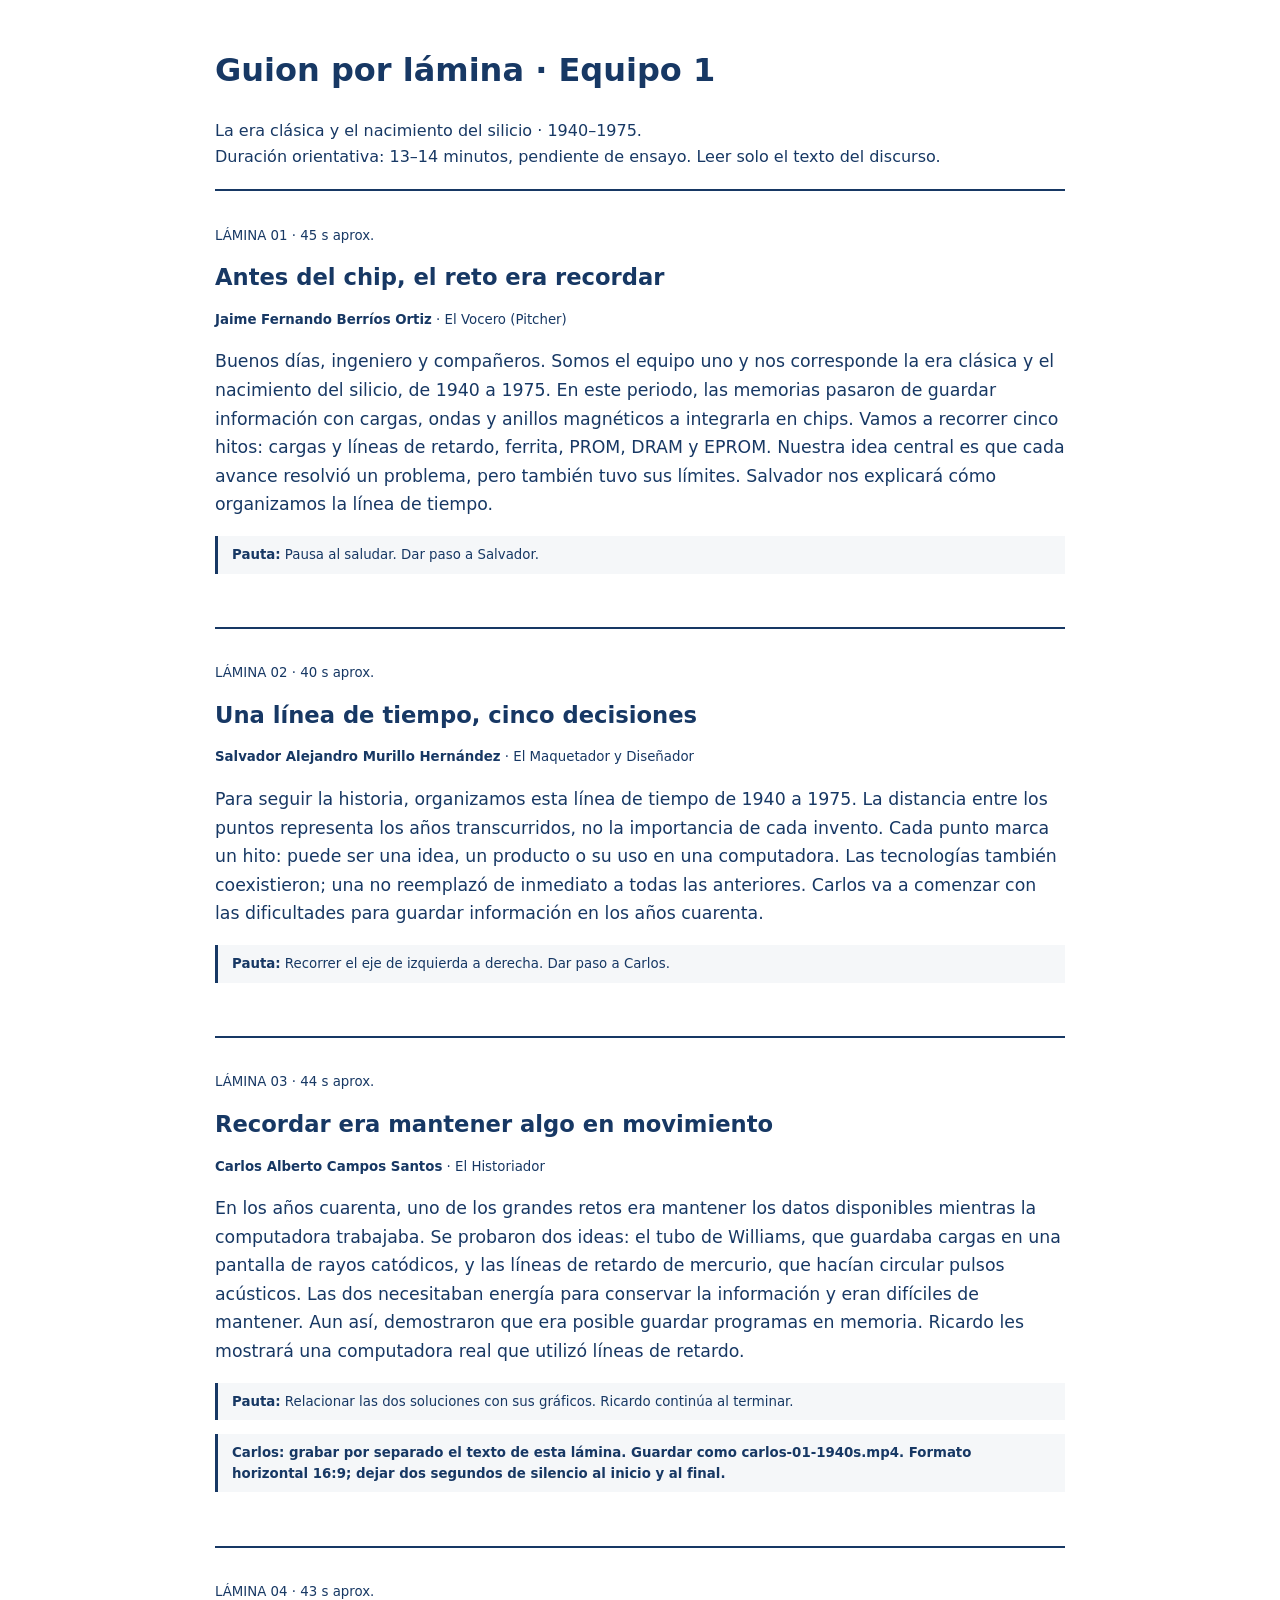
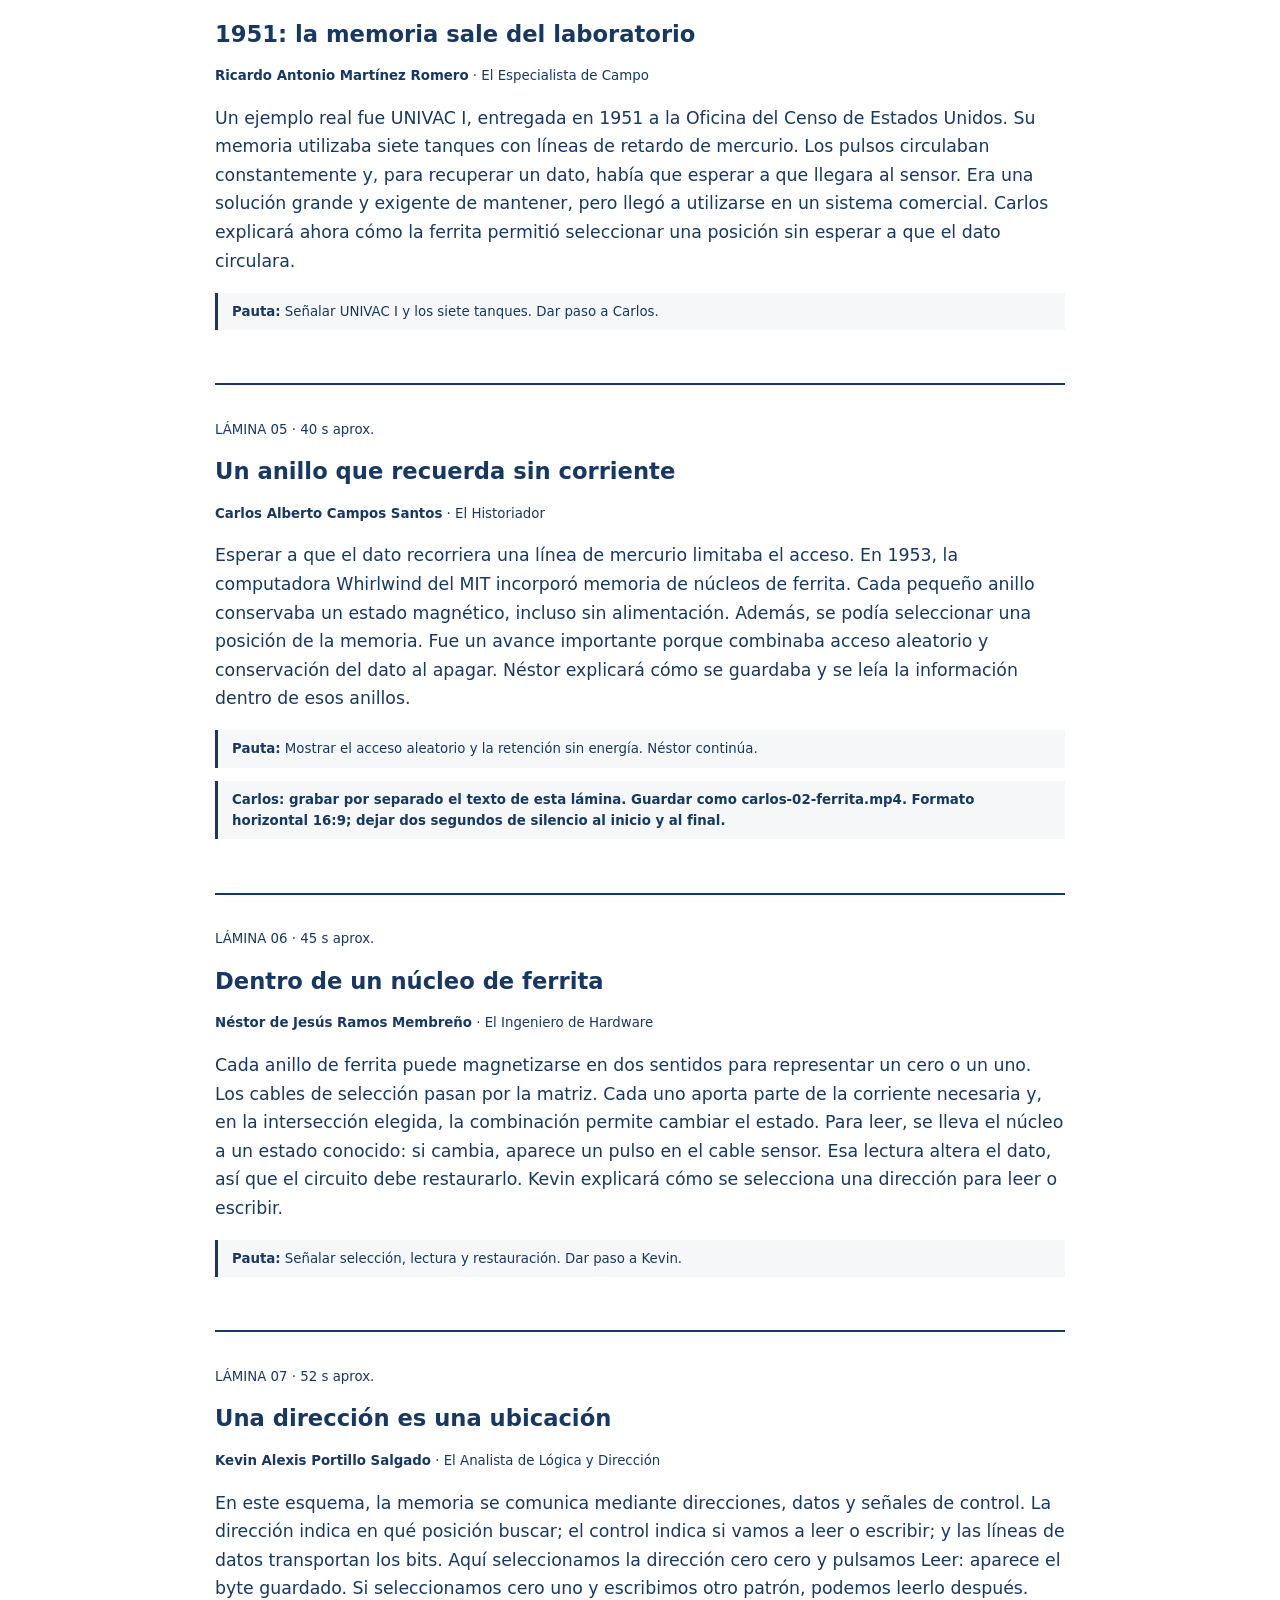
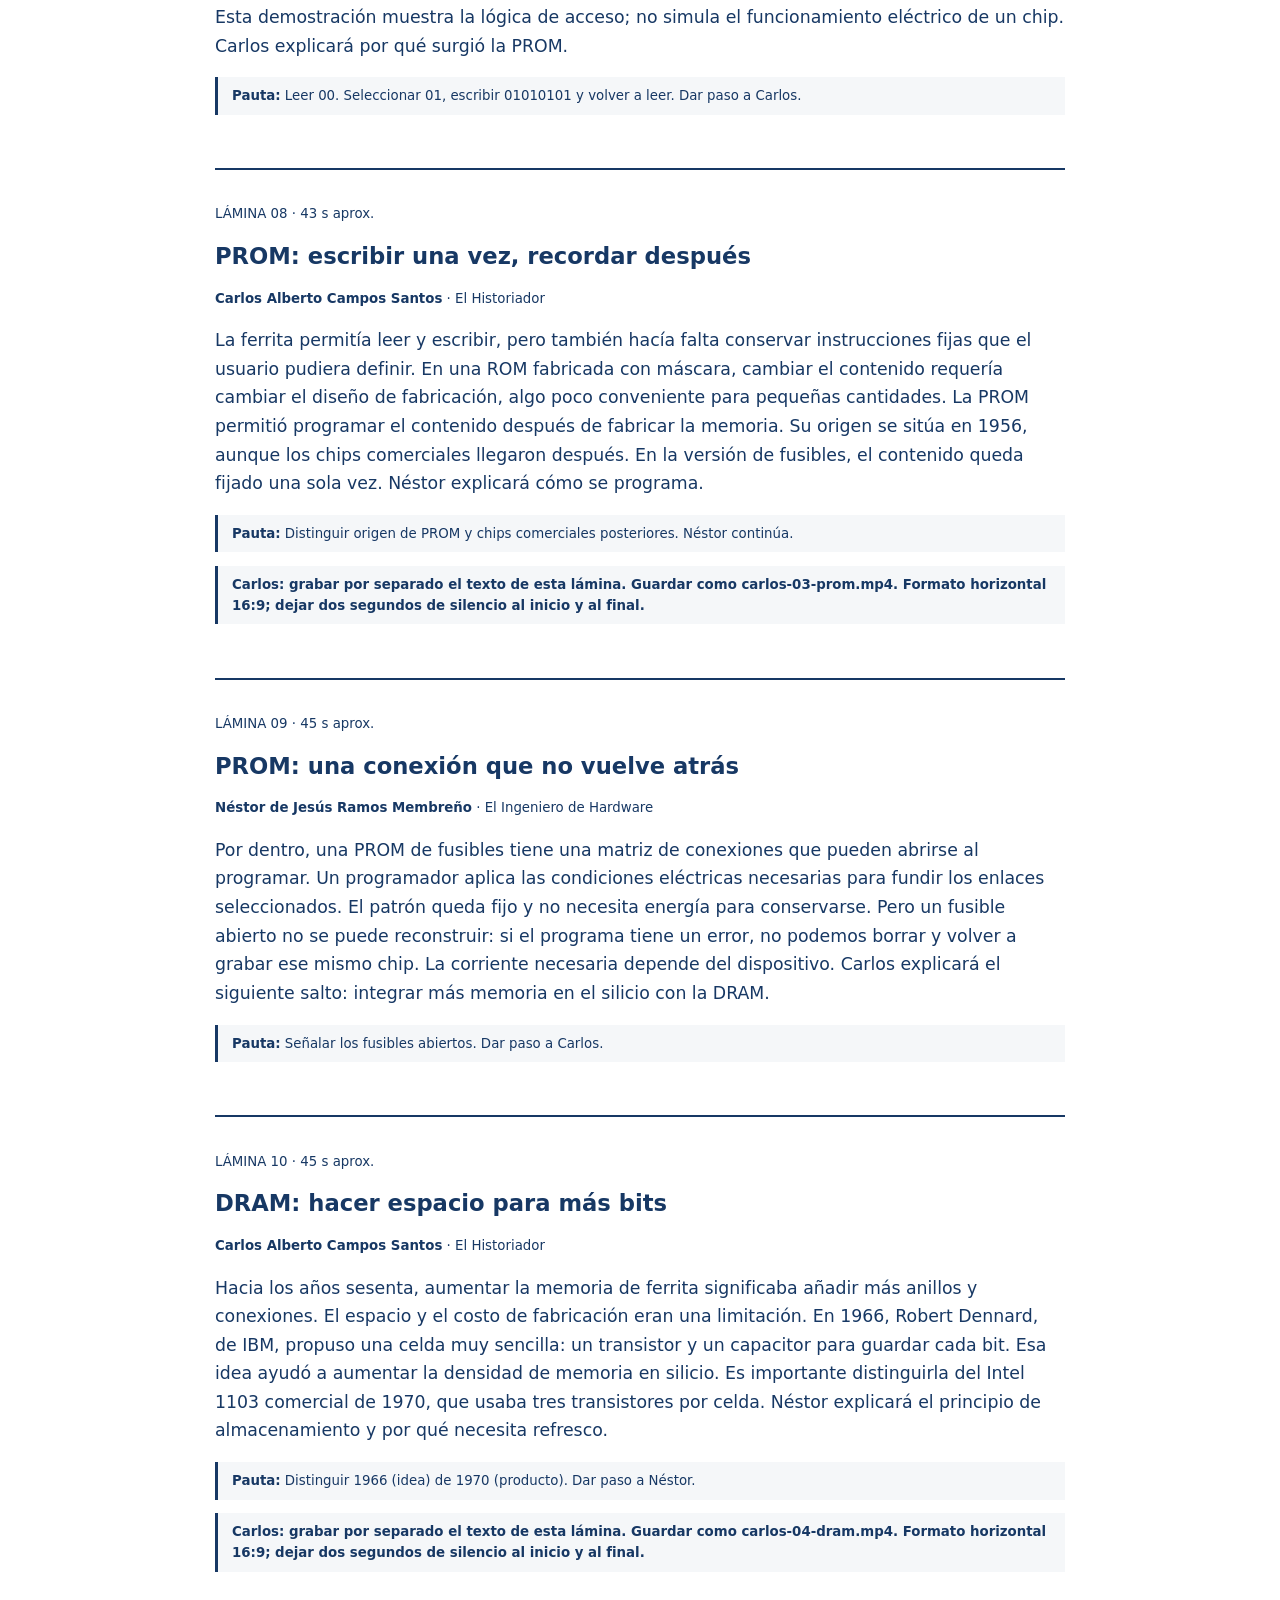
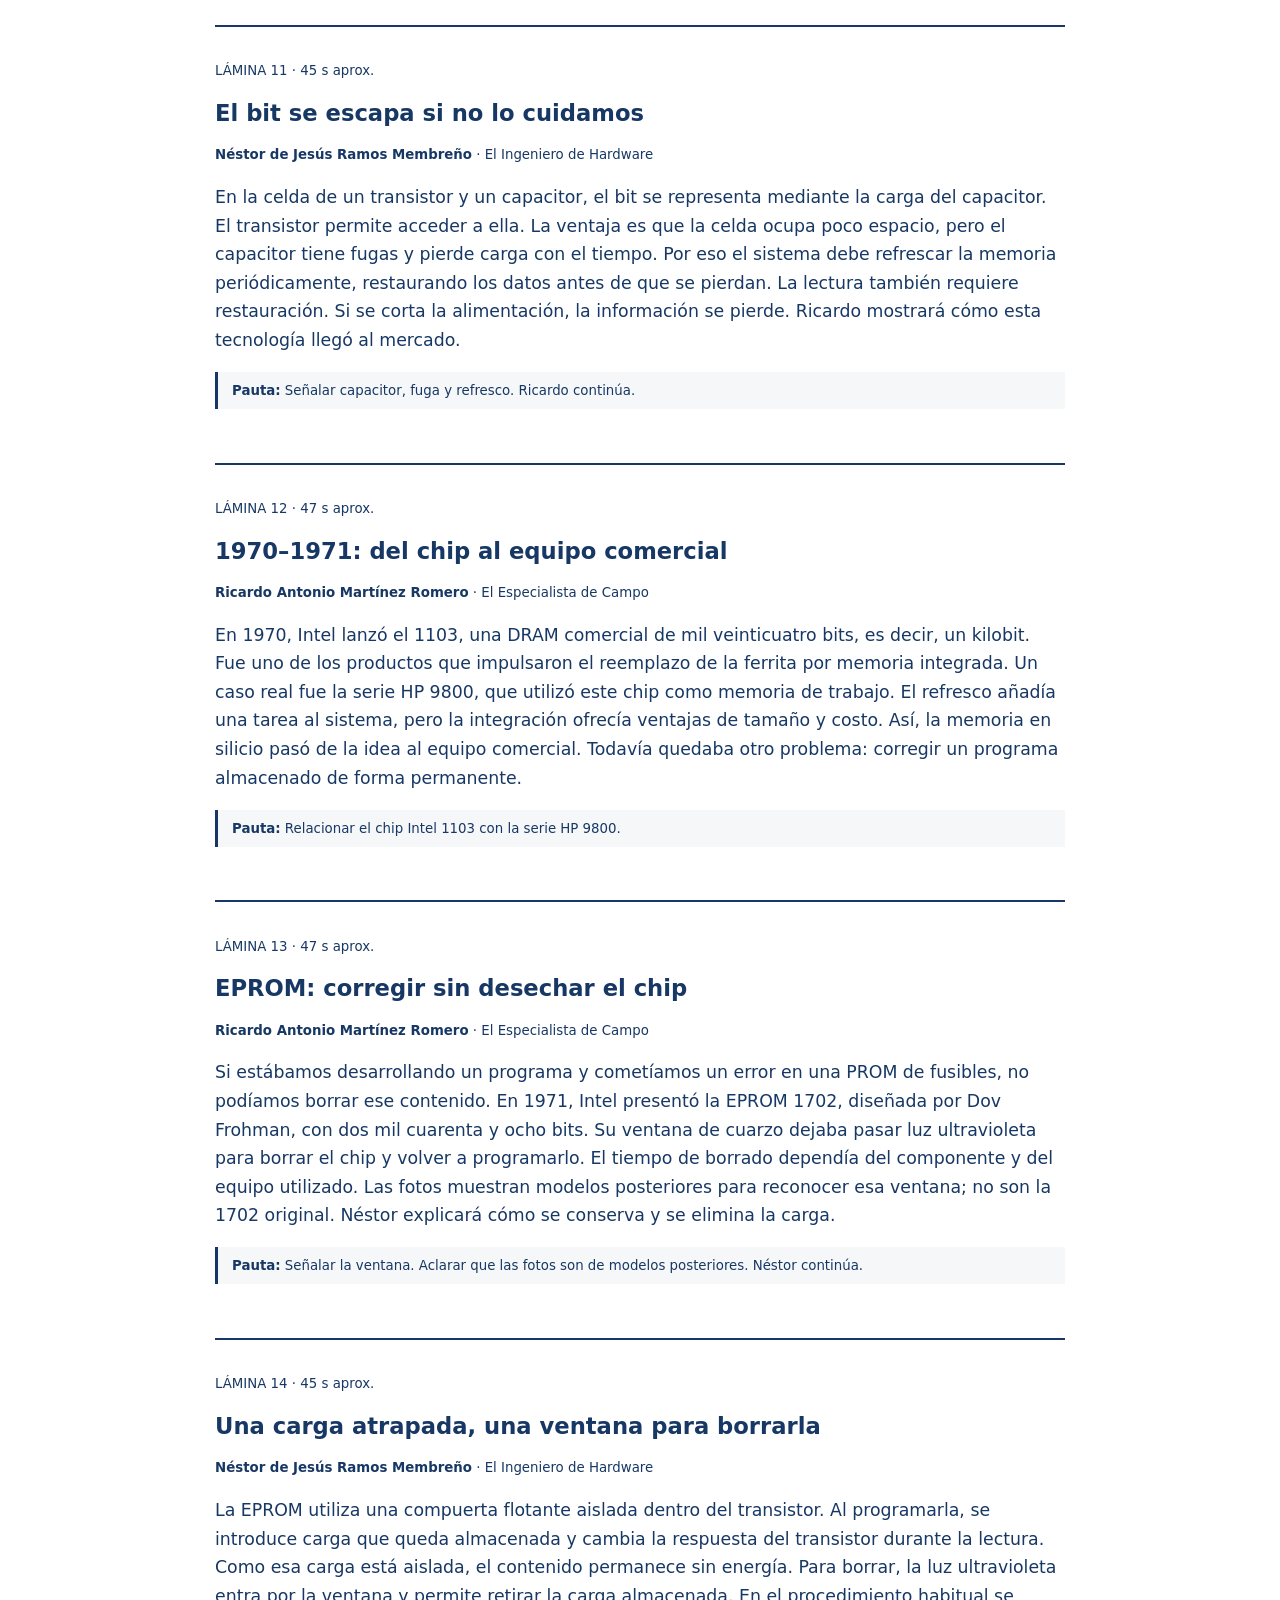
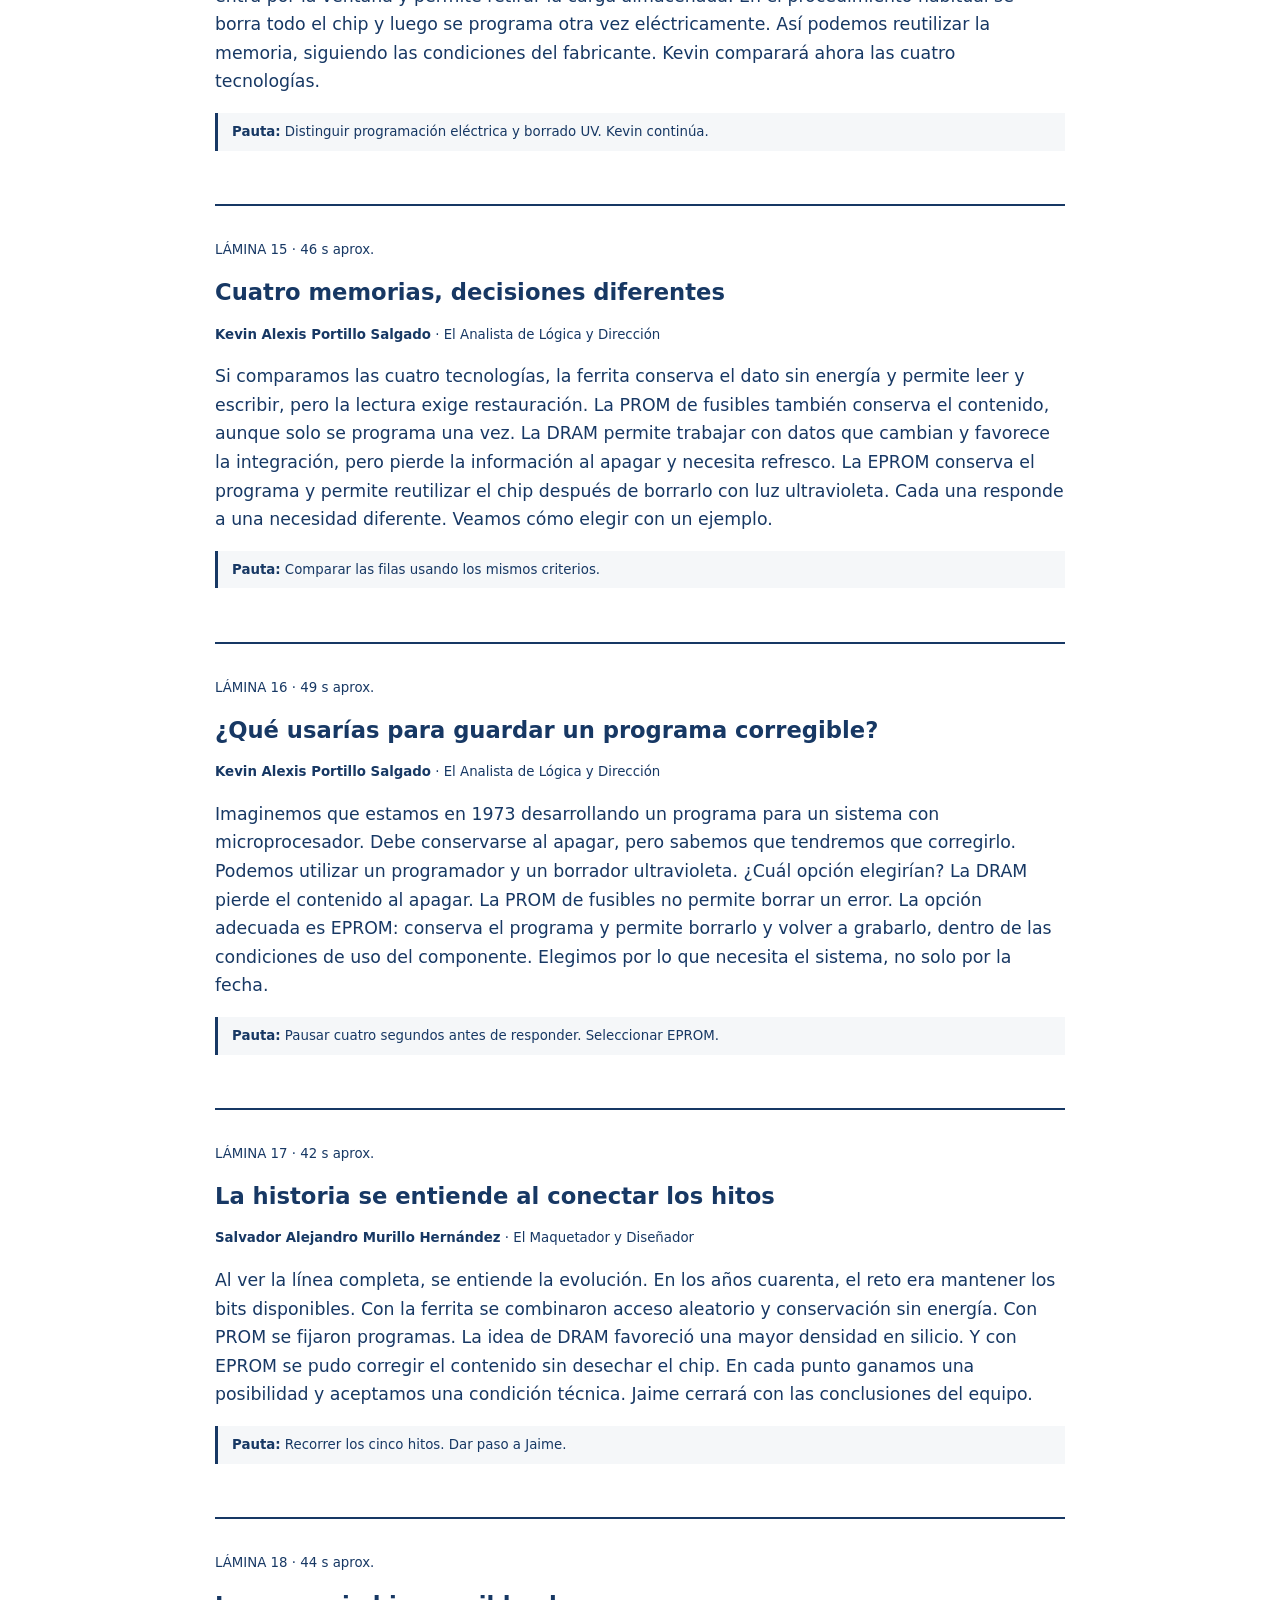
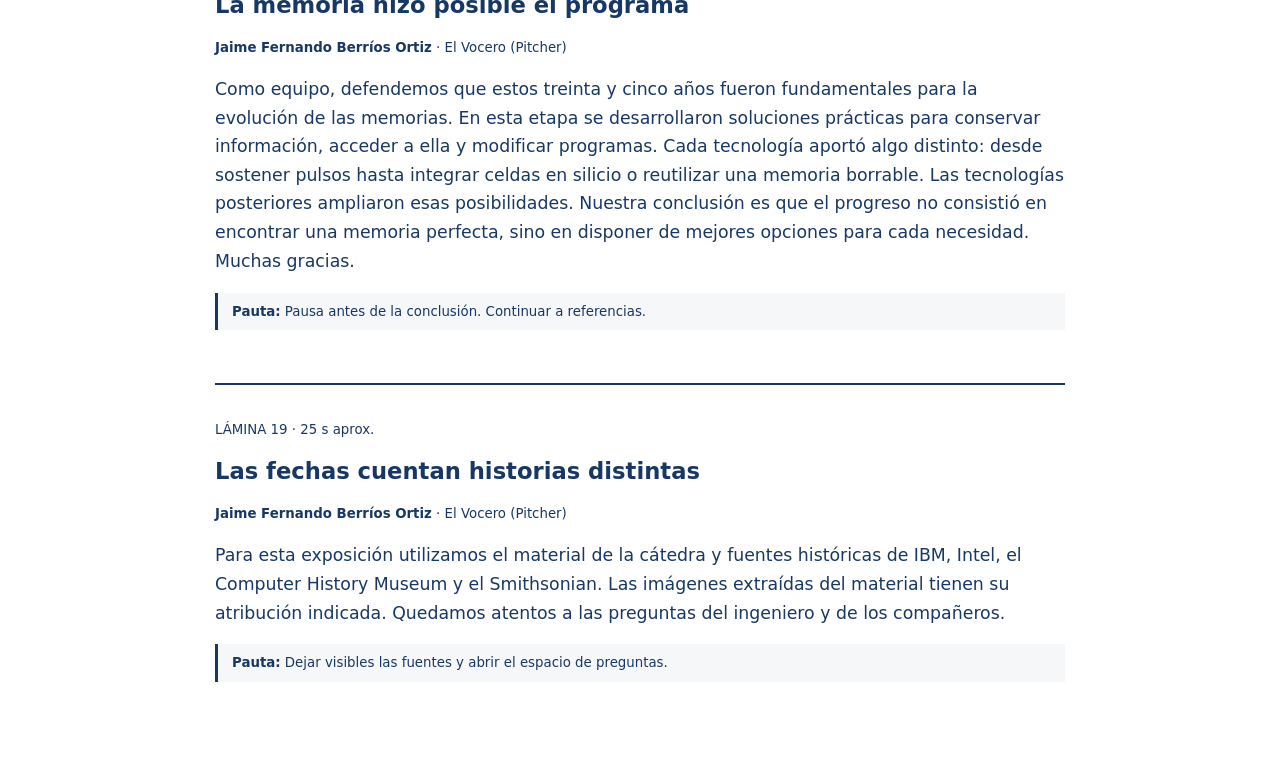
==== documentos/guion-equipo-1.html @ a52c302e "first commit" ====
<!doctype html><html lang="es"><meta charset="utf-8"><meta name="viewport" content="width=device-width,initial-scale=1"><title>Guion por lámina · Equipo 1</title><style>@page{size:A4;margin:18mm}body{font:12pt/1.6 system-ui,sans-serif;color:#173864;max-width:850px;margin:auto;padding:24px;background:#fff}h1{font-size:24pt}h2{font-size:17pt;margin:5px 0}article{border-top:2px solid #173864;padding:20px 0;margin:20px 0;break-inside:avoid}.meta{font-size:10pt}.speech{font-size:13pt;line-height:1.65}.cue,.recording{border-left:3px solid #173864;padding:8px 14px;font-size:10pt;background:rgba(23,56,100,.04)}.recording{font-weight:600}a{color:inherit} @media(max-width:600px){body{padding:15px}} @media print{body{padding:0}article{margin:10px 0}}</style><body><h1>Guion por lámina · Equipo 1</h1><p>La era clásica y el nacimiento del silicio · 1940–1975.<br>Duración orientativa: 13–14 minutos, pendiente de ensayo. Leer solo el texto del discurso.</p><article id="lamina-01"><p class="meta">LÁMINA 01 · 45 s aprox.</p><h2>Antes del chip, el reto era recordar</h2><p class="meta"><strong>Jaime Fernando Berríos Ortiz</strong> · El Vocero (Pitcher)</p><p class="speech">Buenos días, ingeniero y compañeros. Somos el equipo uno y nos corresponde la era clásica y el nacimiento del silicio, de 1940 a 1975. En este periodo, las memorias pasaron de guardar información con cargas, ondas y anillos magnéticos a integrarla en chips. Vamos a recorrer cinco hitos: cargas y líneas de retardo, ferrita, PROM, DRAM y EPROM. Nuestra idea central es que cada avance resolvió un problema, pero también tuvo sus límites. Salvador nos explicará cómo organizamos la línea de tiempo.</p><p class="cue"><strong>Pauta:</strong> Pausa al saludar. Dar paso a Salvador.</p></article><article id="lamina-02"><p class="meta">LÁMINA 02 · 40 s aprox.</p><h2>Una línea de tiempo, cinco decisiones</h2><p class="meta"><strong>Salvador Alejandro Murillo Hernández</strong> · El Maquetador y Diseñador</p><p class="speech">Para seguir la historia, organizamos esta línea de tiempo de 1940 a 1975. La distancia entre los puntos representa los años transcurridos, no la importancia de cada invento. Cada punto marca un hito: puede ser una idea, un producto o su uso en una computadora. Las tecnologías también coexistieron; una no reemplazó de inmediato a todas las anteriores. Carlos va a comenzar con las dificultades para guardar información en los años cuarenta.</p><p class="cue"><strong>Pauta:</strong> Recorrer el eje de izquierda a derecha. Dar paso a Carlos.</p></article><article id="lamina-03"><p class="meta">LÁMINA 03 · 44 s aprox.</p><h2>Recordar era mantener algo en movimiento</h2><p class="meta"><strong>Carlos Alberto Campos Santos</strong> · El Historiador</p><p class="speech">En los años cuarenta, uno de los grandes retos era mantener los datos disponibles mientras la computadora trabajaba. Se probaron dos ideas: el tubo de Williams, que guardaba cargas en una pantalla de rayos catódicos, y las líneas de retardo de mercurio, que hacían circular pulsos acústicos. Las dos necesitaban energía para conservar la información y eran difíciles de mantener. Aun así, demostraron que era posible guardar programas en memoria. Ricardo les mostrará una computadora real que utilizó líneas de retardo.</p><p class="cue"><strong>Pauta:</strong> Relacionar las dos soluciones con sus gráficos. Ricardo continúa al terminar.</p><p class="recording">Carlos: grabar por separado el texto de esta lámina. Guardar como carlos-01-1940s.mp4. Formato horizontal 16:9; dejar dos segundos de silencio al inicio y al final.</p></article><article id="lamina-04"><p class="meta">LÁMINA 04 · 43 s aprox.</p><h2>1951: la memoria sale del laboratorio</h2><p class="meta"><strong>Ricardo Antonio Martínez Romero</strong> · El Especialista de Campo</p><p class="speech">Un ejemplo real fue UNIVAC I, entregada en 1951 a la Oficina del Censo de Estados Unidos. Su memoria utilizaba siete tanques con líneas de retardo de mercurio. Los pulsos circulaban constantemente y, para recuperar un dato, había que esperar a que llegara al sensor. Era una solución grande y exigente de mantener, pero llegó a utilizarse en un sistema comercial. Carlos explicará ahora cómo la ferrita permitió seleccionar una posición sin esperar a que el dato circulara.</p><p class="cue"><strong>Pauta:</strong> Señalar UNIVAC I y los siete tanques. Dar paso a Carlos.</p></article><article id="lamina-05"><p class="meta">LÁMINA 05 · 40 s aprox.</p><h2>Un anillo que recuerda sin corriente</h2><p class="meta"><strong>Carlos Alberto Campos Santos</strong> · El Historiador</p><p class="speech">Esperar a que el dato recorriera una línea de mercurio limitaba el acceso. En 1953, la computadora Whirlwind del MIT incorporó memoria de núcleos de ferrita. Cada pequeño anillo conservaba un estado magnético, incluso sin alimentación. Además, se podía seleccionar una posición de la memoria. Fue un avance importante porque combinaba acceso aleatorio y conservación del dato al apagar. Néstor explicará cómo se guardaba y se leía la información dentro de esos anillos.</p><p class="cue"><strong>Pauta:</strong> Mostrar el acceso aleatorio y la retención sin energía. Néstor continúa.</p><p class="recording">Carlos: grabar por separado el texto de esta lámina. Guardar como carlos-02-ferrita.mp4. Formato horizontal 16:9; dejar dos segundos de silencio al inicio y al final.</p></article><article id="lamina-06"><p class="meta">LÁMINA 06 · 45 s aprox.</p><h2>Dentro de un núcleo de ferrita</h2><p class="meta"><strong>Néstor de Jesús Ramos Membreño</strong> · El Ingeniero de Hardware</p><p class="speech">Cada anillo de ferrita puede magnetizarse en dos sentidos para representar un cero o un uno. Los cables de selección pasan por la matriz. Cada uno aporta parte de la corriente necesaria y, en la intersección elegida, la combinación permite cambiar el estado. Para leer, se lleva el núcleo a un estado conocido: si cambia, aparece un pulso en el cable sensor. Esa lectura altera el dato, así que el circuito debe restaurarlo. Kevin explicará cómo se selecciona una dirección para leer o escribir.</p><p class="cue"><strong>Pauta:</strong> Señalar selección, lectura y restauración. Dar paso a Kevin.</p></article><article id="lamina-07"><p class="meta">LÁMINA 07 · 52 s aprox.</p><h2>Una dirección es una ubicación</h2><p class="meta"><strong>Kevin Alexis Portillo Salgado</strong> · El Analista de Lógica y Dirección</p><p class="speech">En este esquema, la memoria se comunica mediante direcciones, datos y señales de control. La dirección indica en qué posición buscar; el control indica si vamos a leer o escribir; y las líneas de datos transportan los bits. Aquí seleccionamos la dirección cero cero y pulsamos Leer: aparece el byte guardado. Si seleccionamos cero uno y escribimos otro patrón, podemos leerlo después. Esta demostración muestra la lógica de acceso; no simula el funcionamiento eléctrico de un chip. Carlos explicará por qué surgió la PROM.</p><p class="cue"><strong>Pauta:</strong> Leer 00. Seleccionar 01, escribir 01010101 y volver a leer. Dar paso a Carlos.</p></article><article id="lamina-08"><p class="meta">LÁMINA 08 · 43 s aprox.</p><h2>PROM: escribir una vez, recordar después</h2><p class="meta"><strong>Carlos Alberto Campos Santos</strong> · El Historiador</p><p class="speech">La ferrita permitía leer y escribir, pero también hacía falta conservar instrucciones fijas que el usuario pudiera definir. En una ROM fabricada con máscara, cambiar el contenido requería cambiar el diseño de fabricación, algo poco conveniente para pequeñas cantidades. La PROM permitió programar el contenido después de fabricar la memoria. Su origen se sitúa en 1956, aunque los chips comerciales llegaron después. En la versión de fusibles, el contenido queda fijado una sola vez. Néstor explicará cómo se programa.</p><p class="cue"><strong>Pauta:</strong> Distinguir origen de PROM y chips comerciales posteriores. Néstor continúa.</p><p class="recording">Carlos: grabar por separado el texto de esta lámina. Guardar como carlos-03-prom.mp4. Formato horizontal 16:9; dejar dos segundos de silencio al inicio y al final.</p></article><article id="lamina-09"><p class="meta">LÁMINA 09 · 45 s aprox.</p><h2>PROM: una conexión que no vuelve atrás</h2><p class="meta"><strong>Néstor de Jesús Ramos Membreño</strong> · El Ingeniero de Hardware</p><p class="speech">Por dentro, una PROM de fusibles tiene una matriz de conexiones que pueden abrirse al programar. Un programador aplica las condiciones eléctricas necesarias para fundir los enlaces seleccionados. El patrón queda fijo y no necesita energía para conservarse. Pero un fusible abierto no se puede reconstruir: si el programa tiene un error, no podemos borrar y volver a grabar ese mismo chip. La corriente necesaria depende del dispositivo. Carlos explicará el siguiente salto: integrar más memoria en el silicio con la DRAM.</p><p class="cue"><strong>Pauta:</strong> Señalar los fusibles abiertos. Dar paso a Carlos.</p></article><article id="lamina-10"><p class="meta">LÁMINA 10 · 45 s aprox.</p><h2>DRAM: hacer espacio para más bits</h2><p class="meta"><strong>Carlos Alberto Campos Santos</strong> · El Historiador</p><p class="speech">Hacia los años sesenta, aumentar la memoria de ferrita significaba añadir más anillos y conexiones. El espacio y el costo de fabricación eran una limitación. En 1966, Robert Dennard, de IBM, propuso una celda muy sencilla: un transistor y un capacitor para guardar cada bit. Esa idea ayudó a aumentar la densidad de memoria en silicio. Es importante distinguirla del Intel 1103 comercial de 1970, que usaba tres transistores por celda. Néstor explicará el principio de almacenamiento y por qué necesita refresco.</p><p class="cue"><strong>Pauta:</strong> Distinguir 1966 (idea) de 1970 (producto). Dar paso a Néstor.</p><p class="recording">Carlos: grabar por separado el texto de esta lámina. Guardar como carlos-04-dram.mp4. Formato horizontal 16:9; dejar dos segundos de silencio al inicio y al final.</p></article><article id="lamina-11"><p class="meta">LÁMINA 11 · 45 s aprox.</p><h2>El bit se escapa si no lo cuidamos</h2><p class="meta"><strong>Néstor de Jesús Ramos Membreño</strong> · El Ingeniero de Hardware</p><p class="speech">En la celda de un transistor y un capacitor, el bit se representa mediante la carga del capacitor. El transistor permite acceder a ella. La ventaja es que la celda ocupa poco espacio, pero el capacitor tiene fugas y pierde carga con el tiempo. Por eso el sistema debe refrescar la memoria periódicamente, restaurando los datos antes de que se pierdan. La lectura también requiere restauración. Si se corta la alimentación, la información se pierde. Ricardo mostrará cómo esta tecnología llegó al mercado.</p><p class="cue"><strong>Pauta:</strong> Señalar capacitor, fuga y refresco. Ricardo continúa.</p></article><article id="lamina-12"><p class="meta">LÁMINA 12 · 47 s aprox.</p><h2>1970–1971: del chip al equipo comercial</h2><p class="meta"><strong>Ricardo Antonio Martínez Romero</strong> · El Especialista de Campo</p><p class="speech">En 1970, Intel lanzó el 1103, una DRAM comercial de mil veinticuatro bits, es decir, un kilobit. Fue uno de los productos que impulsaron el reemplazo de la ferrita por memoria integrada. Un caso real fue la serie HP 9800, que utilizó este chip como memoria de trabajo. El refresco añadía una tarea al sistema, pero la integración ofrecía ventajas de tamaño y costo. Así, la memoria en silicio pasó de la idea al equipo comercial. Todavía quedaba otro problema: corregir un programa almacenado de forma permanente.</p><p class="cue"><strong>Pauta:</strong> Relacionar el chip Intel 1103 con la serie HP 9800.</p></article><article id="lamina-13"><p class="meta">LÁMINA 13 · 47 s aprox.</p><h2>EPROM: corregir sin desechar el chip</h2><p class="meta"><strong>Ricardo Antonio Martínez Romero</strong> · El Especialista de Campo</p><p class="speech">Si estábamos desarrollando un programa y cometíamos un error en una PROM de fusibles, no podíamos borrar ese contenido. En 1971, Intel presentó la EPROM 1702, diseñada por Dov Frohman, con dos mil cuarenta y ocho bits. Su ventana de cuarzo dejaba pasar luz ultravioleta para borrar el chip y volver a programarlo. El tiempo de borrado dependía del componente y del equipo utilizado. Las fotos muestran modelos posteriores para reconocer esa ventana; no son la 1702 original. Néstor explicará cómo se conserva y se elimina la carga.</p><p class="cue"><strong>Pauta:</strong> Señalar la ventana. Aclarar que las fotos son de modelos posteriores. Néstor continúa.</p></article><article id="lamina-14"><p class="meta">LÁMINA 14 · 45 s aprox.</p><h2>Una carga atrapada, una ventana para borrarla</h2><p class="meta"><strong>Néstor de Jesús Ramos Membreño</strong> · El Ingeniero de Hardware</p><p class="speech">La EPROM utiliza una compuerta flotante aislada dentro del transistor. Al programarla, se introduce carga que queda almacenada y cambia la respuesta del transistor durante la lectura. Como esa carga está aislada, el contenido permanece sin energía. Para borrar, la luz ultravioleta entra por la ventana y permite retirar la carga almacenada. En el procedimiento habitual se borra todo el chip y luego se programa otra vez eléctricamente. Así podemos reutilizar la memoria, siguiendo las condiciones del fabricante. Kevin comparará ahora las cuatro tecnologías.</p><p class="cue"><strong>Pauta:</strong> Distinguir programación eléctrica y borrado UV. Kevin continúa.</p></article><article id="lamina-15"><p class="meta">LÁMINA 15 · 46 s aprox.</p><h2>Cuatro memorias, decisiones diferentes</h2><p class="meta"><strong>Kevin Alexis Portillo Salgado</strong> · El Analista de Lógica y Dirección</p><p class="speech">Si comparamos las cuatro tecnologías, la ferrita conserva el dato sin energía y permite leer y escribir, pero la lectura exige restauración. La PROM de fusibles también conserva el contenido, aunque solo se programa una vez. La DRAM permite trabajar con datos que cambian y favorece la integración, pero pierde la información al apagar y necesita refresco. La EPROM conserva el programa y permite reutilizar el chip después de borrarlo con luz ultravioleta. Cada una responde a una necesidad diferente. Veamos cómo elegir con un ejemplo.</p><p class="cue"><strong>Pauta:</strong> Comparar las filas usando los mismos criterios.</p></article><article id="lamina-16"><p class="meta">LÁMINA 16 · 49 s aprox.</p><h2>¿Qué usarías para guardar un programa corregible?</h2><p class="meta"><strong>Kevin Alexis Portillo Salgado</strong> · El Analista de Lógica y Dirección</p><p class="speech">Imaginemos que estamos en 1973 desarrollando un programa para un sistema con microprocesador. Debe conservarse al apagar, pero sabemos que tendremos que corregirlo. Podemos utilizar un programador y un borrador ultravioleta. ¿Cuál opción elegirían? La DRAM pierde el contenido al apagar. La PROM de fusibles no permite borrar un error. La opción adecuada es EPROM: conserva el programa y permite borrarlo y volver a grabarlo, dentro de las condiciones de uso del componente. Elegimos por lo que necesita el sistema, no solo por la fecha.</p><p class="cue"><strong>Pauta:</strong> Pausar cuatro segundos antes de responder. Seleccionar EPROM.</p></article><article id="lamina-17"><p class="meta">LÁMINA 17 · 42 s aprox.</p><h2>La historia se entiende al conectar los hitos</h2><p class="meta"><strong>Salvador Alejandro Murillo Hernández</strong> · El Maquetador y Diseñador</p><p class="speech">Al ver la línea completa, se entiende la evolución. En los años cuarenta, el reto era mantener los bits disponibles. Con la ferrita se combinaron acceso aleatorio y conservación sin energía. Con PROM se fijaron programas. La idea de DRAM favoreció una mayor densidad en silicio. Y con EPROM se pudo corregir el contenido sin desechar el chip. En cada punto ganamos una posibilidad y aceptamos una condición técnica. Jaime cerrará con las conclusiones del equipo.</p><p class="cue"><strong>Pauta:</strong> Recorrer los cinco hitos. Dar paso a Jaime.</p></article><article id="lamina-18"><p class="meta">LÁMINA 18 · 44 s aprox.</p><h2>La memoria hizo posible el programa</h2><p class="meta"><strong>Jaime Fernando Berríos Ortiz</strong> · El Vocero (Pitcher)</p><p class="speech">Como equipo, defendemos que estos treinta y cinco años fueron fundamentales para la evolución de las memorias. En esta etapa se desarrollaron soluciones prácticas para conservar información, acceder a ella y modificar programas. Cada tecnología aportó algo distinto: desde sostener pulsos hasta integrar celdas en silicio o reutilizar una memoria borrable. Las tecnologías posteriores ampliaron esas posibilidades. Nuestra conclusión es que el progreso no consistió en encontrar una memoria perfecta, sino en disponer de mejores opciones para cada necesidad. Muchas gracias.</p><p class="cue"><strong>Pauta:</strong> Pausa antes de la conclusión. Continuar a referencias.</p></article><article id="lamina-19"><p class="meta">LÁMINA 19 · 25 s aprox.</p><h2>Las fechas cuentan historias distintas</h2><p class="meta"><strong>Jaime Fernando Berríos Ortiz</strong> · El Vocero (Pitcher)</p><p class="speech">Para esta exposición utilizamos el material de la cátedra y fuentes históricas de IBM, Intel, el Computer History Museum y el Smithsonian. Las imágenes extraídas del material tienen su atribución indicada. Quedamos atentos a las preguntas del ingeniero y de los compañeros.</p><p class="cue"><strong>Pauta:</strong> Dejar visibles las fuentes y abrir el espacio de preguntas.</p></article></body></html>
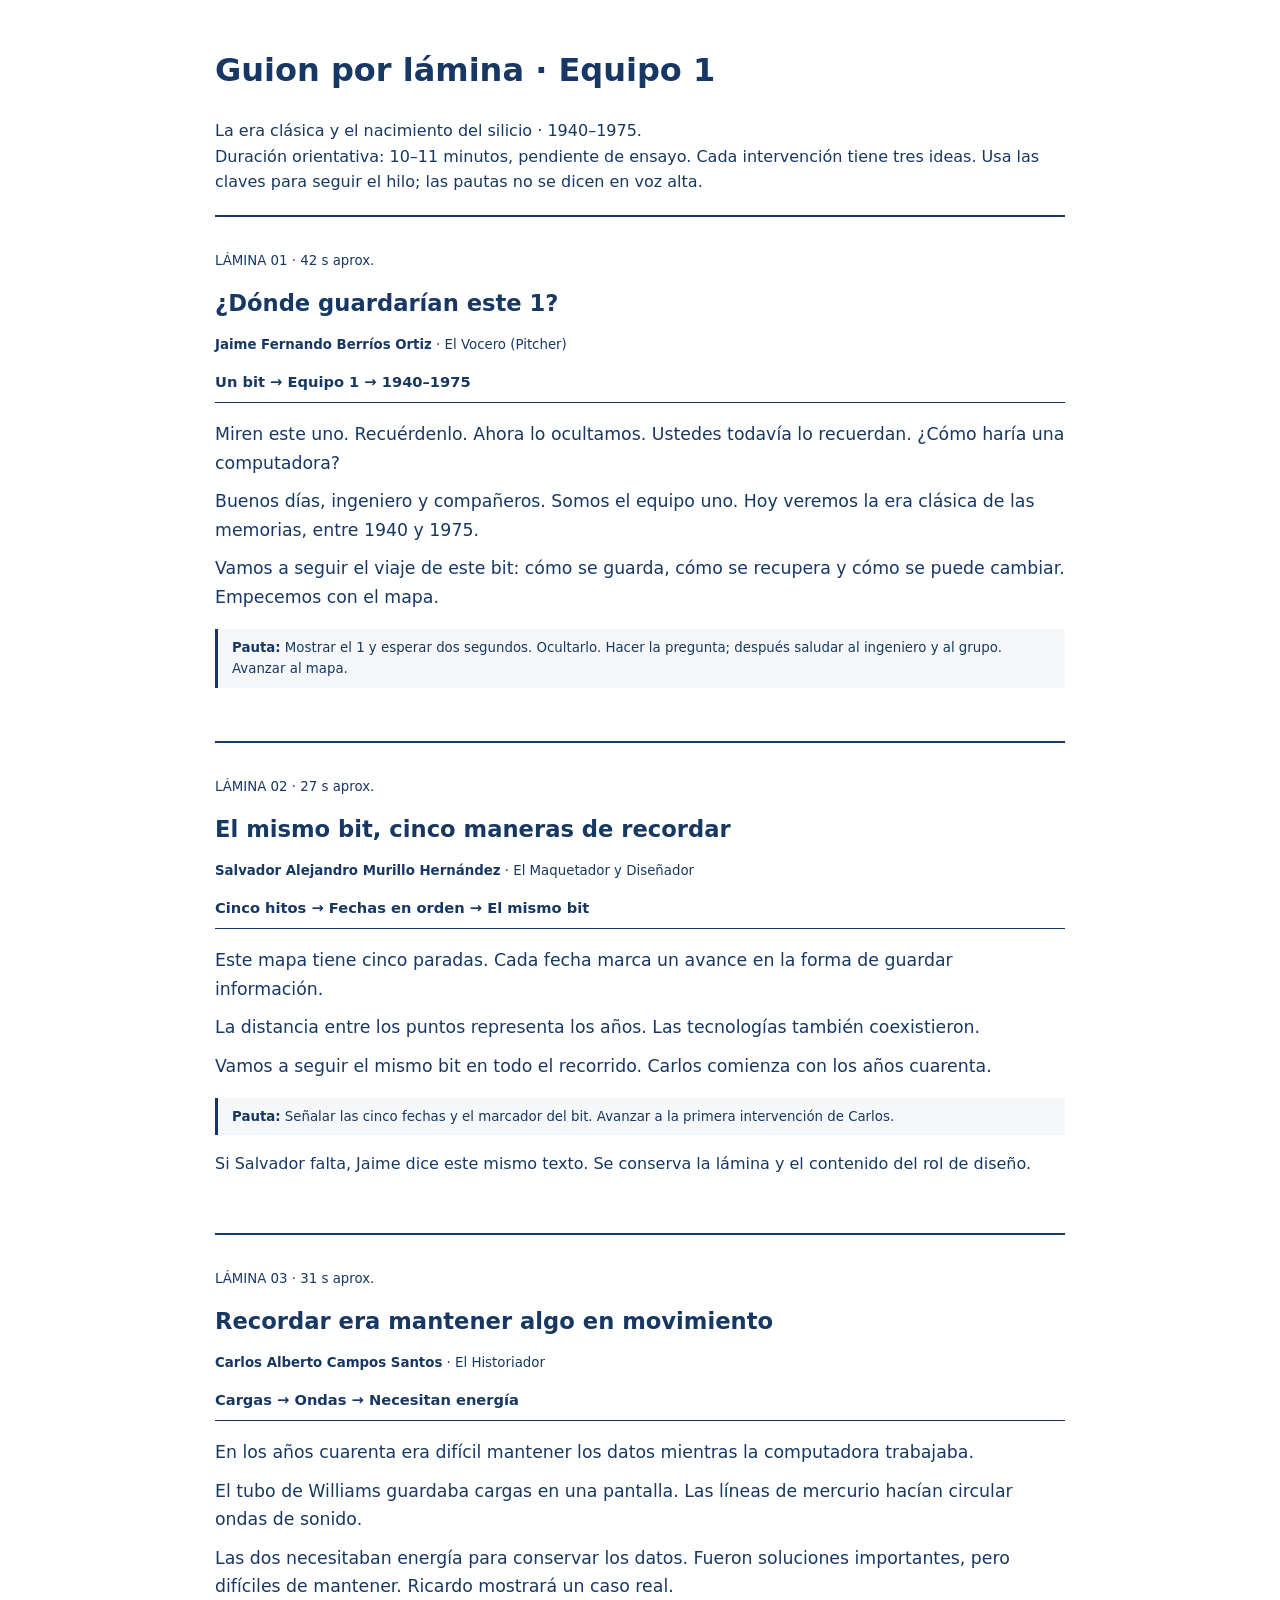
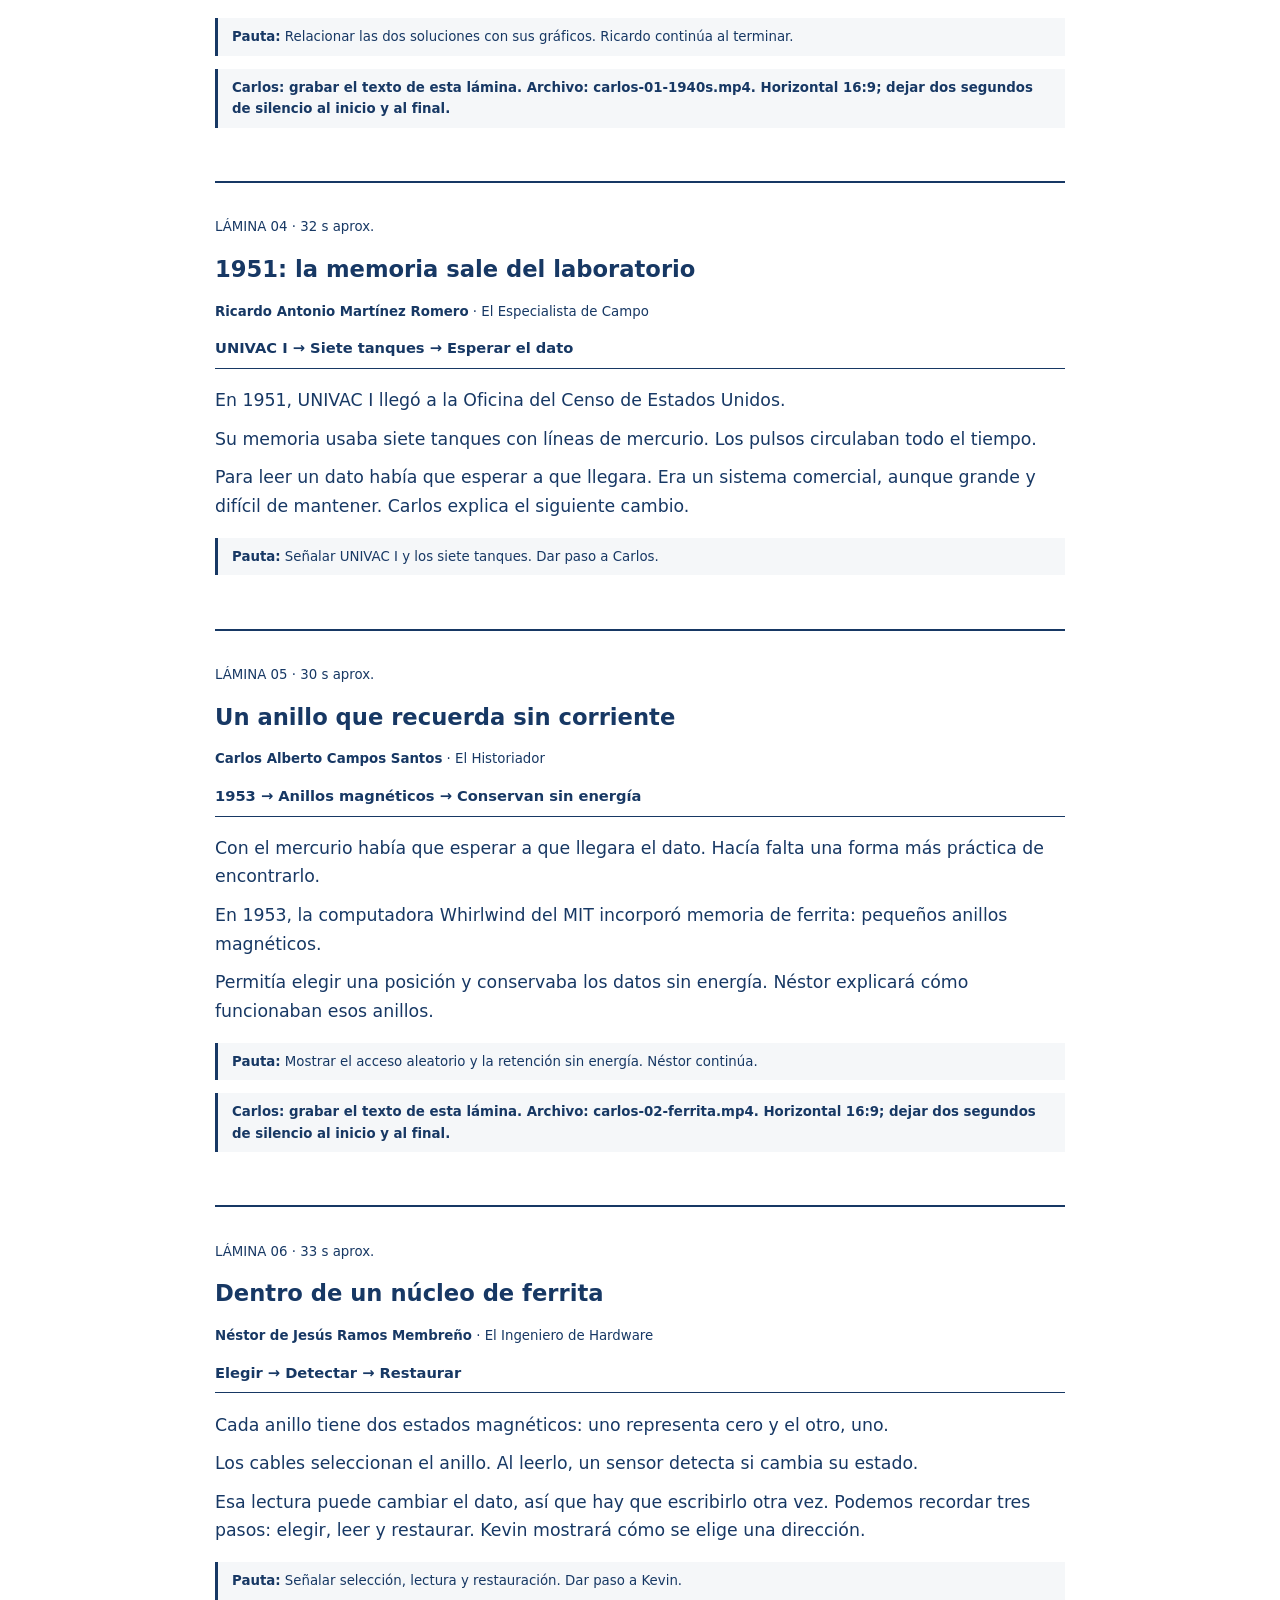
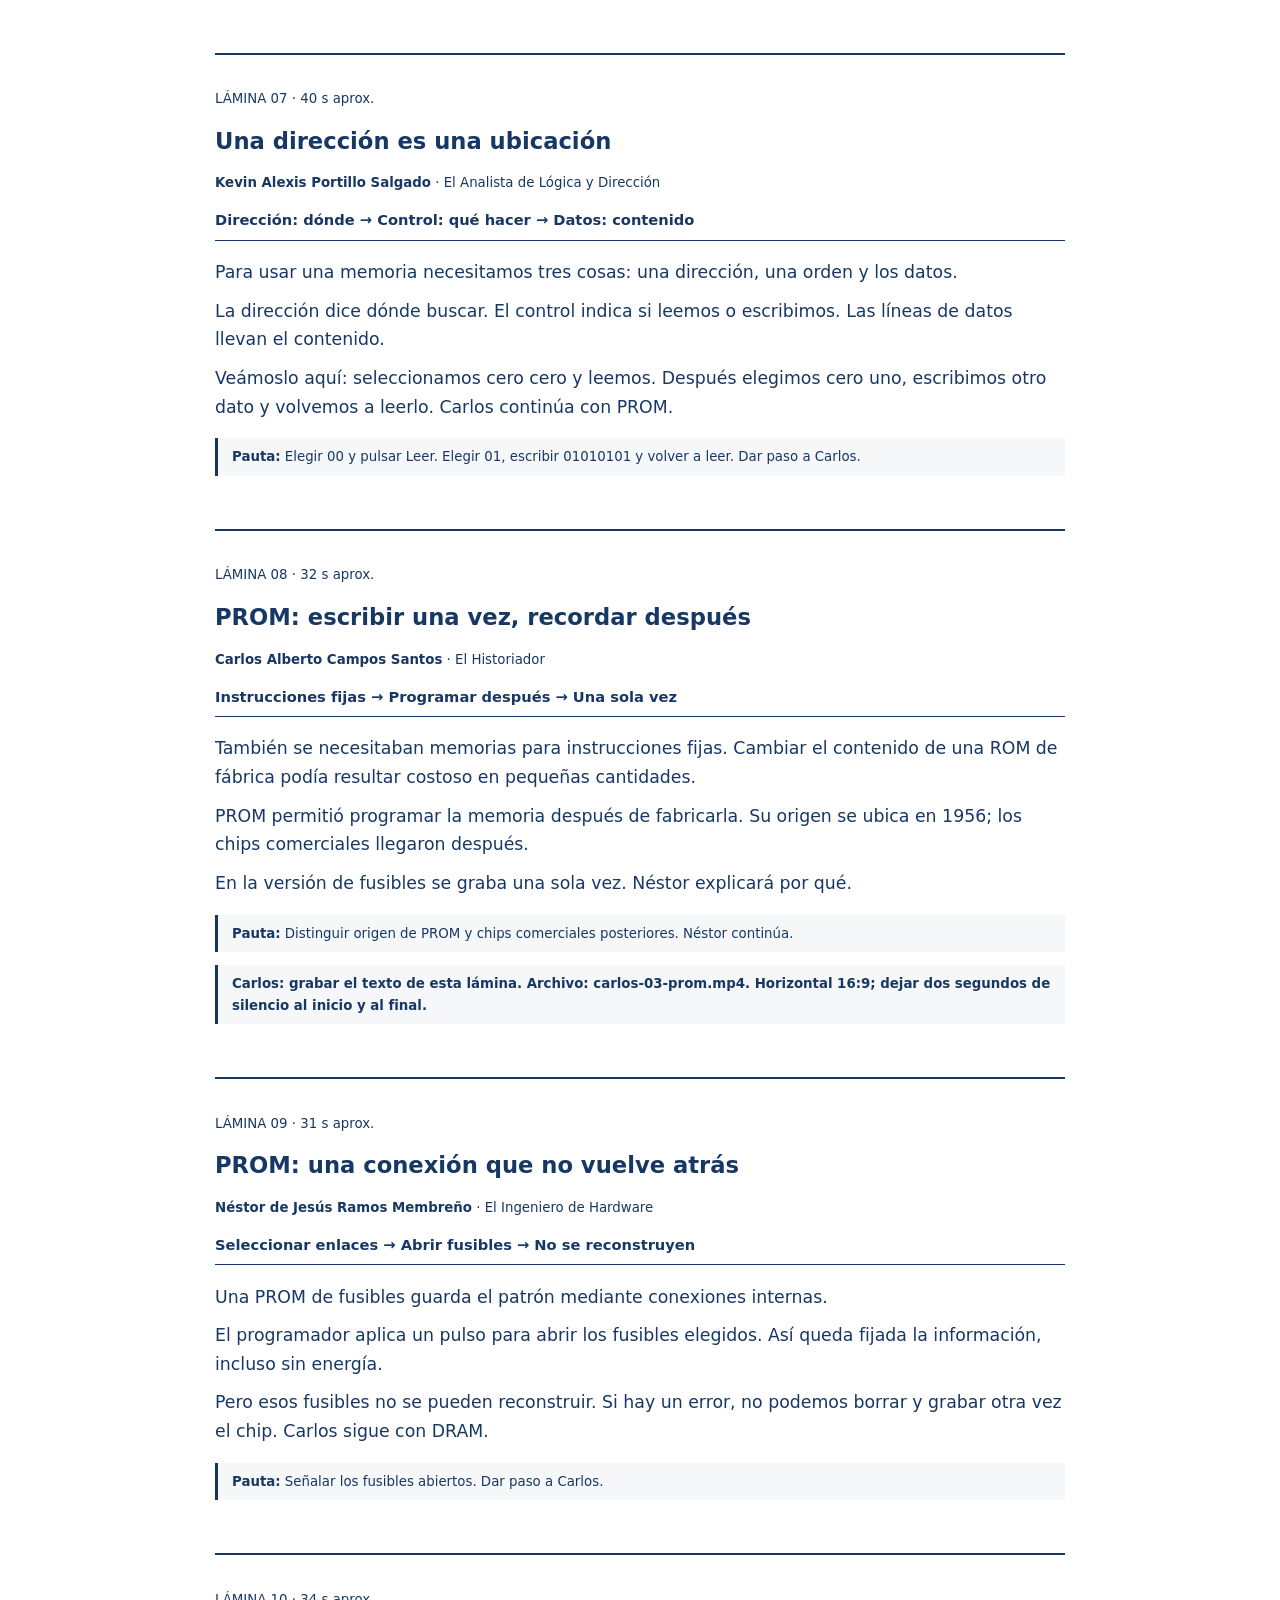
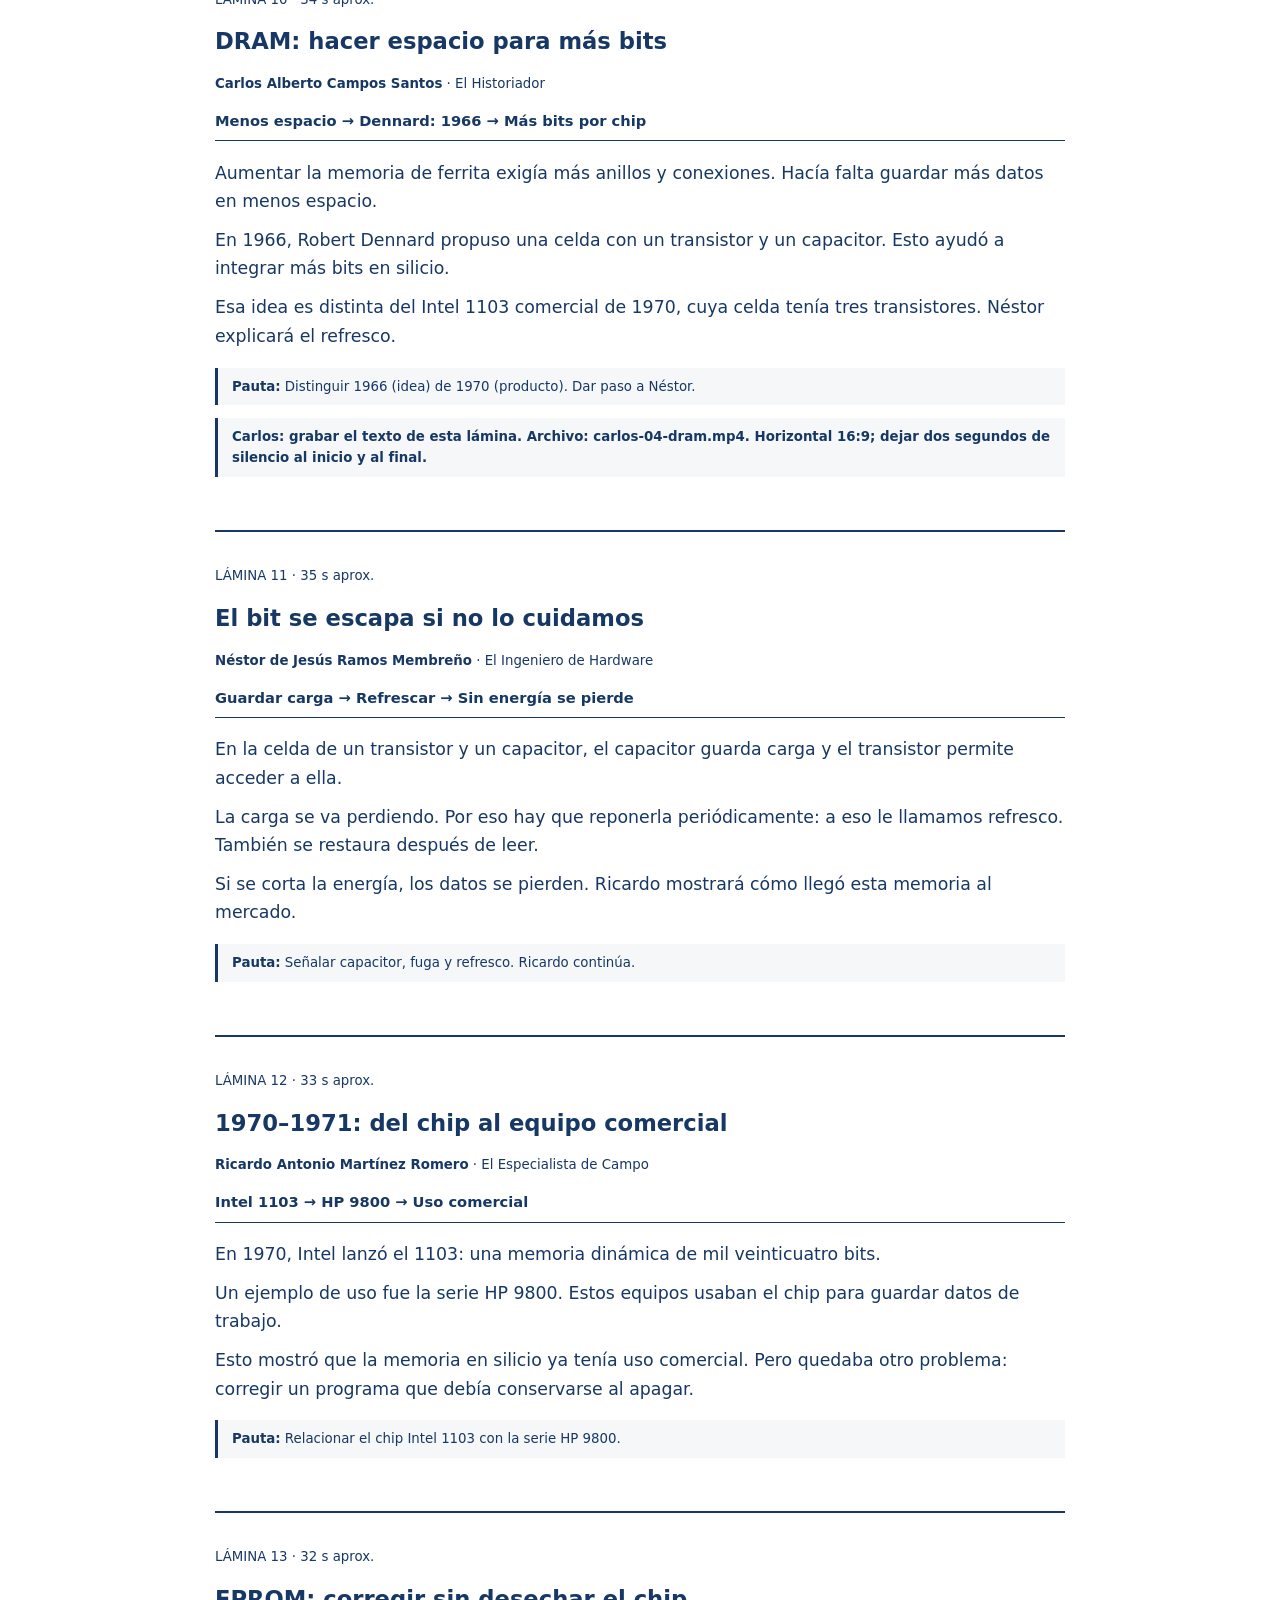
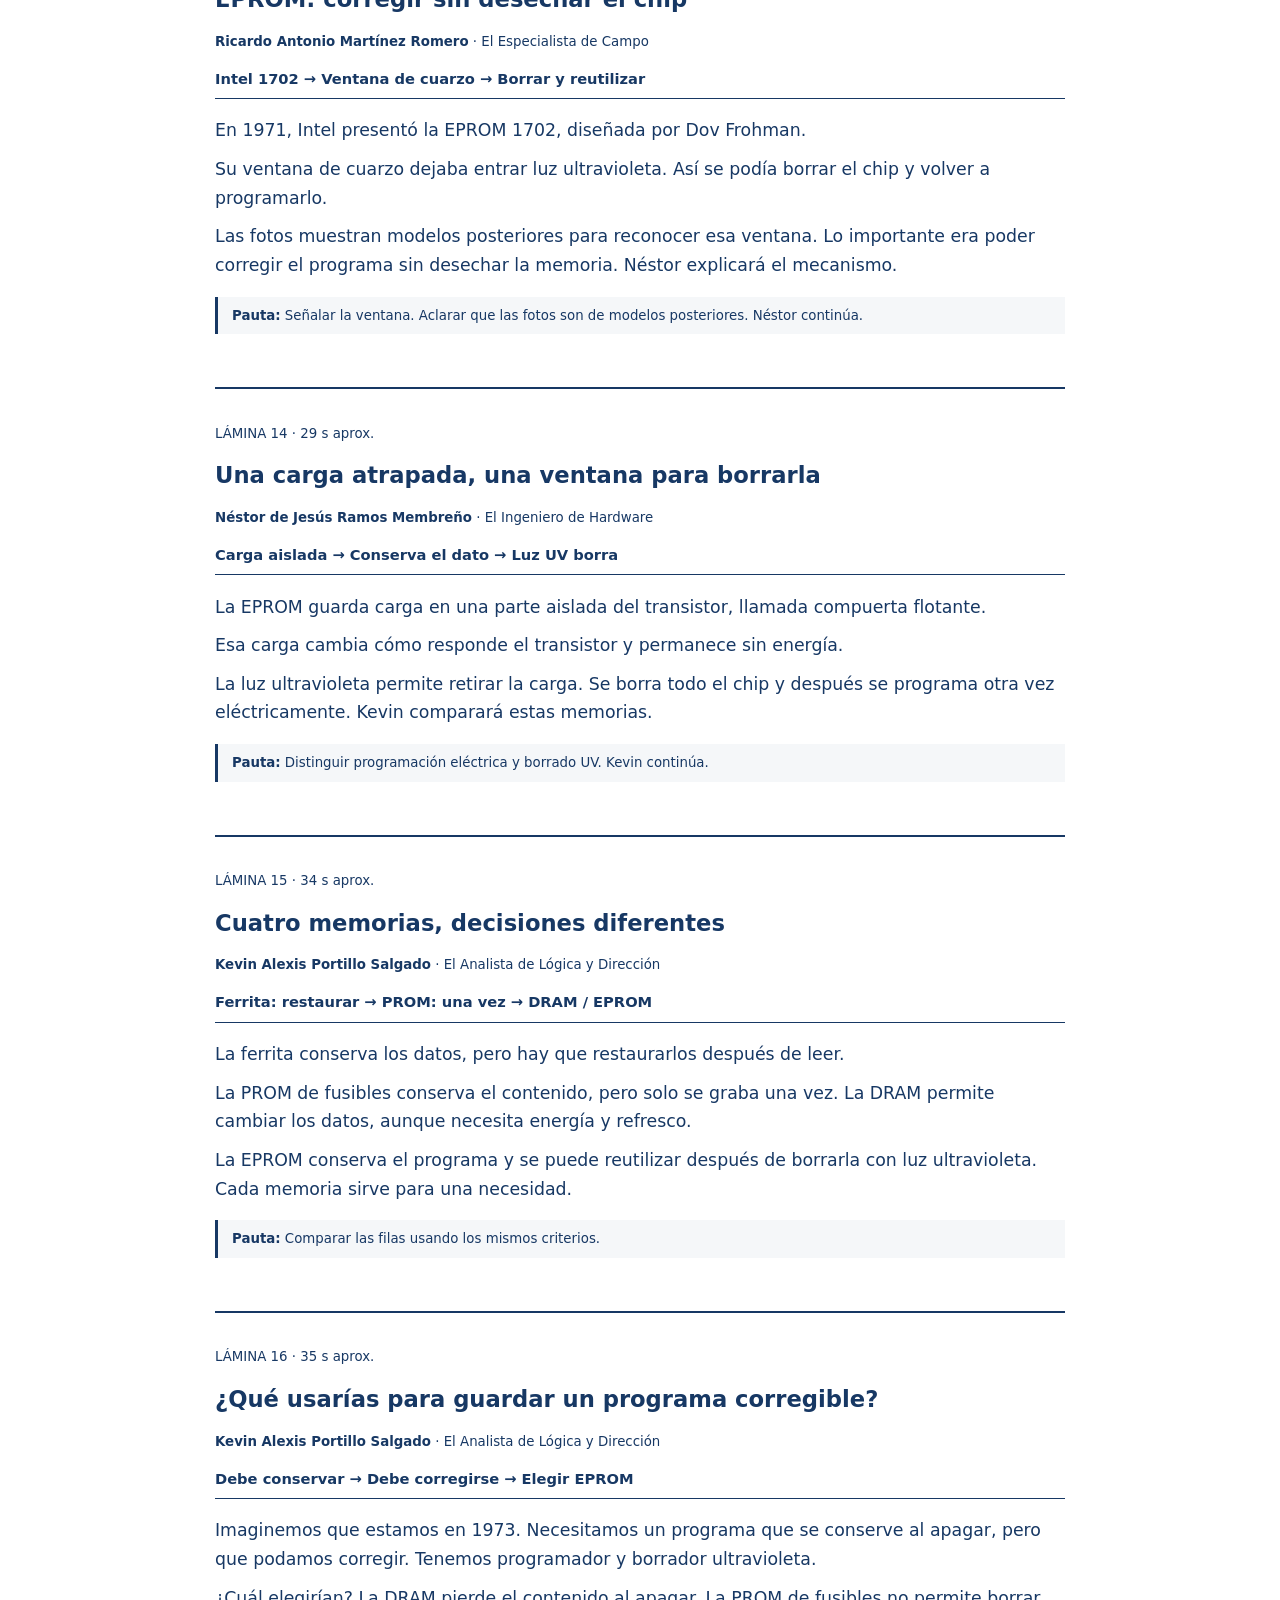
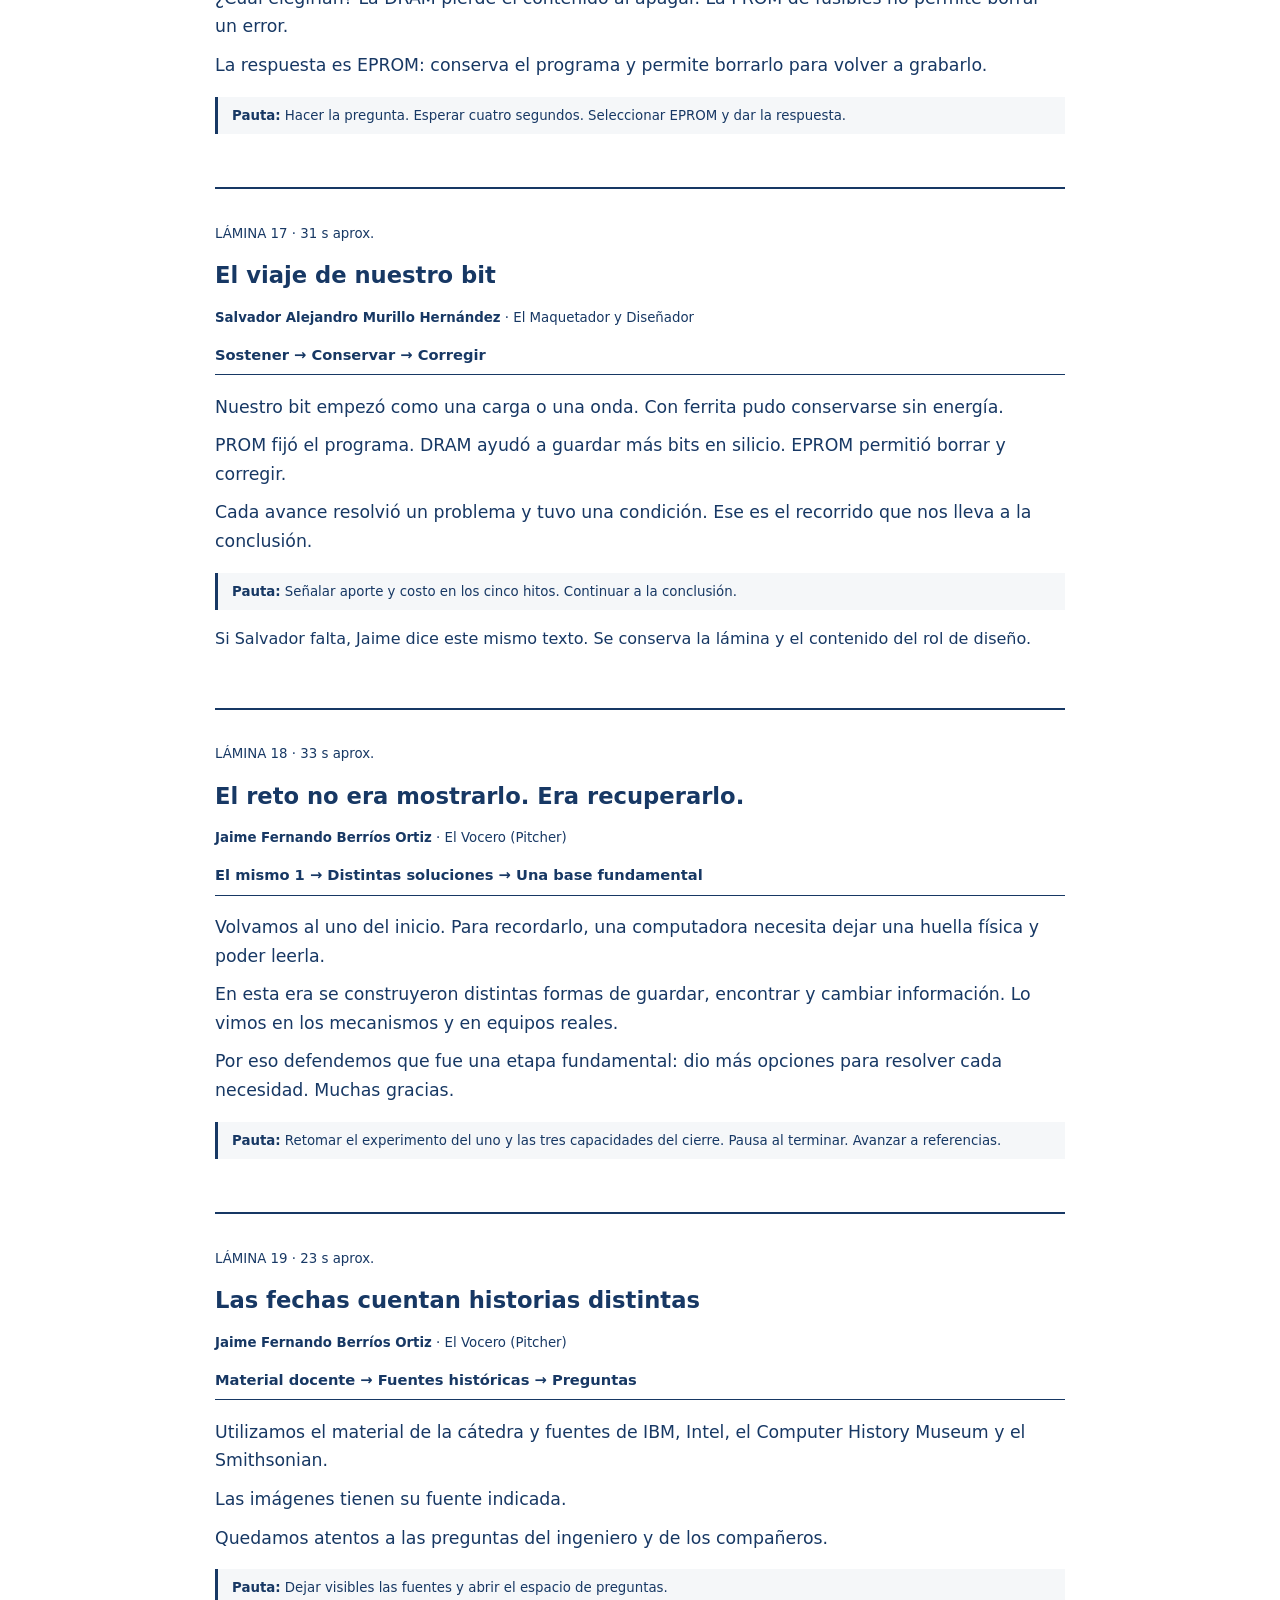
==== commit 389e9202: "Listo para compartir" ====
--- a/documentos/guion-equipo-1.html
+++ b/documentos/guion-equipo-1.html
@@ -1 +1 @@
-<!doctype html><html lang="es"><meta charset="utf-8"><meta name="viewport" content="width=device-width,initial-scale=1"><title>Guion por lámina · Equipo 1</title><style>@page{size:A4;margin:18mm}body{font:12pt/1.6 system-ui,sans-serif;color:#173864;max-width:850px;margin:auto;padding:24px;background:#fff}h1{font-size:24pt}h2{font-size:17pt;margin:5px 0}article{border-top:2px solid #173864;padding:20px 0;margin:20px 0;break-inside:avoid}.meta{font-size:10pt}.speech{font-size:13pt;line-height:1.65}.cue,.recording{border-left:3px solid #173864;padding:8px 14px;font-size:10pt;background:rgba(23,56,100,.04)}.recording{font-weight:600}a{color:inherit} @media(max-width:600px){body{padding:15px}} @media print{body{padding:0}article{margin:10px 0}}</style><body><h1>Guion por lámina · Equipo 1</h1><p>La era clásica y el nacimiento del silicio · 1940–1975.<br>Duración orientativa: 13–14 minutos, pendiente de ensayo. Leer solo el texto del discurso.</p><article id="lamina-01"><p class="meta">LÁMINA 01 · 45 s aprox.</p><h2>Antes del chip, el reto era recordar</h2><p class="meta"><strong>Jaime Fernando Berríos Ortiz</strong> · El Vocero (Pitcher)</p><p class="speech">Buenos días, ingeniero y compañeros. Somos el equipo uno y nos corresponde la era clásica y el nacimiento del silicio, de 1940 a 1975. En este periodo, las memorias pasaron de guardar información con cargas, ondas y anillos magnéticos a integrarla en chips. Vamos a recorrer cinco hitos: cargas y líneas de retardo, ferrita, PROM, DRAM y EPROM. Nuestra idea central es que cada avance resolvió un problema, pero también tuvo sus límites. Salvador nos explicará cómo organizamos la línea de tiempo.</p><p class="cue"><strong>Pauta:</strong> Pausa al saludar. Dar paso a Salvador.</p></article><article id="lamina-02"><p class="meta">LÁMINA 02 · 40 s aprox.</p><h2>Una línea de tiempo, cinco decisiones</h2><p class="meta"><strong>Salvador Alejandro Murillo Hernández</strong> · El Maquetador y Diseñador</p><p class="speech">Para seguir la historia, organizamos esta línea de tiempo de 1940 a 1975. La distancia entre los puntos representa los años transcurridos, no la importancia de cada invento. Cada punto marca un hito: puede ser una idea, un producto o su uso en una computadora. Las tecnologías también coexistieron; una no reemplazó de inmediato a todas las anteriores. Carlos va a comenzar con las dificultades para guardar información en los años cuarenta.</p><p class="cue"><strong>Pauta:</strong> Recorrer el eje de izquierda a derecha. Dar paso a Carlos.</p></article><article id="lamina-03"><p class="meta">LÁMINA 03 · 44 s aprox.</p><h2>Recordar era mantener algo en movimiento</h2><p class="meta"><strong>Carlos Alberto Campos Santos</strong> · El Historiador</p><p class="speech">En los años cuarenta, uno de los grandes retos era mantener los datos disponibles mientras la computadora trabajaba. Se probaron dos ideas: el tubo de Williams, que guardaba cargas en una pantalla de rayos catódicos, y las líneas de retardo de mercurio, que hacían circular pulsos acústicos. Las dos necesitaban energía para conservar la información y eran difíciles de mantener. Aun así, demostraron que era posible guardar programas en memoria. Ricardo les mostrará una computadora real que utilizó líneas de retardo.</p><p class="cue"><strong>Pauta:</strong> Relacionar las dos soluciones con sus gráficos. Ricardo continúa al terminar.</p><p class="recording">Carlos: grabar por separado el texto de esta lámina. Guardar como carlos-01-1940s.mp4. Formato horizontal 16:9; dejar dos segundos de silencio al inicio y al final.</p></article><article id="lamina-04"><p class="meta">LÁMINA 04 · 43 s aprox.</p><h2>1951: la memoria sale del laboratorio</h2><p class="meta"><strong>Ricardo Antonio Martínez Romero</strong> · El Especialista de Campo</p><p class="speech">Un ejemplo real fue UNIVAC I, entregada en 1951 a la Oficina del Censo de Estados Unidos. Su memoria utilizaba siete tanques con líneas de retardo de mercurio. Los pulsos circulaban constantemente y, para recuperar un dato, había que esperar a que llegara al sensor. Era una solución grande y exigente de mantener, pero llegó a utilizarse en un sistema comercial. Carlos explicará ahora cómo la ferrita permitió seleccionar una posición sin esperar a que el dato circulara.</p><p class="cue"><strong>Pauta:</strong> Señalar UNIVAC I y los siete tanques. Dar paso a Carlos.</p></article><article id="lamina-05"><p class="meta">LÁMINA 05 · 40 s aprox.</p><h2>Un anillo que recuerda sin corriente</h2><p class="meta"><strong>Carlos Alberto Campos Santos</strong> · El Historiador</p><p class="speech">Esperar a que el dato recorriera una línea de mercurio limitaba el acceso. En 1953, la computadora Whirlwind del MIT incorporó memoria de núcleos de ferrita. Cada pequeño anillo conservaba un estado magnético, incluso sin alimentación. Además, se podía seleccionar una posición de la memoria. Fue un avance importante porque combinaba acceso aleatorio y conservación del dato al apagar. Néstor explicará cómo se guardaba y se leía la información dentro de esos anillos.</p><p class="cue"><strong>Pauta:</strong> Mostrar el acceso aleatorio y la retención sin energía. Néstor continúa.</p><p class="recording">Carlos: grabar por separado el texto de esta lámina. Guardar como carlos-02-ferrita.mp4. Formato horizontal 16:9; dejar dos segundos de silencio al inicio y al final.</p></article><article id="lamina-06"><p class="meta">LÁMINA 06 · 45 s aprox.</p><h2>Dentro de un núcleo de ferrita</h2><p class="meta"><strong>Néstor de Jesús Ramos Membreño</strong> · El Ingeniero de Hardware</p><p class="speech">Cada anillo de ferrita puede magnetizarse en dos sentidos para representar un cero o un uno. Los cables de selección pasan por la matriz. Cada uno aporta parte de la corriente necesaria y, en la intersección elegida, la combinación permite cambiar el estado. Para leer, se lleva el núcleo a un estado conocido: si cambia, aparece un pulso en el cable sensor. Esa lectura altera el dato, así que el circuito debe restaurarlo. Kevin explicará cómo se selecciona una dirección para leer o escribir.</p><p class="cue"><strong>Pauta:</strong> Señalar selección, lectura y restauración. Dar paso a Kevin.</p></article><article id="lamina-07"><p class="meta">LÁMINA 07 · 52 s aprox.</p><h2>Una dirección es una ubicación</h2><p class="meta"><strong>Kevin Alexis Portillo Salgado</strong> · El Analista de Lógica y Dirección</p><p class="speech">En este esquema, la memoria se comunica mediante direcciones, datos y señales de control. La dirección indica en qué posición buscar; el control indica si vamos a leer o escribir; y las líneas de datos transportan los bits. Aquí seleccionamos la dirección cero cero y pulsamos Leer: aparece el byte guardado. Si seleccionamos cero uno y escribimos otro patrón, podemos leerlo después. Esta demostración muestra la lógica de acceso; no simula el funcionamiento eléctrico de un chip. Carlos explicará por qué surgió la PROM.</p><p class="cue"><strong>Pauta:</strong> Leer 00. Seleccionar 01, escribir 01010101 y volver a leer. Dar paso a Carlos.</p></article><article id="lamina-08"><p class="meta">LÁMINA 08 · 43 s aprox.</p><h2>PROM: escribir una vez, recordar después</h2><p class="meta"><strong>Carlos Alberto Campos Santos</strong> · El Historiador</p><p class="speech">La ferrita permitía leer y escribir, pero también hacía falta conservar instrucciones fijas que el usuario pudiera definir. En una ROM fabricada con máscara, cambiar el contenido requería cambiar el diseño de fabricación, algo poco conveniente para pequeñas cantidades. La PROM permitió programar el contenido después de fabricar la memoria. Su origen se sitúa en 1956, aunque los chips comerciales llegaron después. En la versión de fusibles, el contenido queda fijado una sola vez. Néstor explicará cómo se programa.</p><p class="cue"><strong>Pauta:</strong> Distinguir origen de PROM y chips comerciales posteriores. Néstor continúa.</p><p class="recording">Carlos: grabar por separado el texto de esta lámina. Guardar como carlos-03-prom.mp4. Formato horizontal 16:9; dejar dos segundos de silencio al inicio y al final.</p></article><article id="lamina-09"><p class="meta">LÁMINA 09 · 45 s aprox.</p><h2>PROM: una conexión que no vuelve atrás</h2><p class="meta"><strong>Néstor de Jesús Ramos Membreño</strong> · El Ingeniero de Hardware</p><p class="speech">Por dentro, una PROM de fusibles tiene una matriz de conexiones que pueden abrirse al programar. Un programador aplica las condiciones eléctricas necesarias para fundir los enlaces seleccionados. El patrón queda fijo y no necesita energía para conservarse. Pero un fusible abierto no se puede reconstruir: si el programa tiene un error, no podemos borrar y volver a grabar ese mismo chip. La corriente necesaria depende del dispositivo. Carlos explicará el siguiente salto: integrar más memoria en el silicio con la DRAM.</p><p class="cue"><strong>Pauta:</strong> Señalar los fusibles abiertos. Dar paso a Carlos.</p></article><article id="lamina-10"><p class="meta">LÁMINA 10 · 45 s aprox.</p><h2>DRAM: hacer espacio para más bits</h2><p class="meta"><strong>Carlos Alberto Campos Santos</strong> · El Historiador</p><p class="speech">Hacia los años sesenta, aumentar la memoria de ferrita significaba añadir más anillos y conexiones. El espacio y el costo de fabricación eran una limitación. En 1966, Robert Dennard, de IBM, propuso una celda muy sencilla: un transistor y un capacitor para guardar cada bit. Esa idea ayudó a aumentar la densidad de memoria en silicio. Es importante distinguirla del Intel 1103 comercial de 1970, que usaba tres transistores por celda. Néstor explicará el principio de almacenamiento y por qué necesita refresco.</p><p class="cue"><strong>Pauta:</strong> Distinguir 1966 (idea) de 1970 (producto). Dar paso a Néstor.</p><p class="recording">Carlos: grabar por separado el texto de esta lámina. Guardar como carlos-04-dram.mp4. Formato horizontal 16:9; dejar dos segundos de silencio al inicio y al final.</p></article><article id="lamina-11"><p class="meta">LÁMINA 11 · 45 s aprox.</p><h2>El bit se escapa si no lo cuidamos</h2><p class="meta"><strong>Néstor de Jesús Ramos Membreño</strong> · El Ingeniero de Hardware</p><p class="speech">En la celda de un transistor y un capacitor, el bit se representa mediante la carga del capacitor. El transistor permite acceder a ella. La ventaja es que la celda ocupa poco espacio, pero el capacitor tiene fugas y pierde carga con el tiempo. Por eso el sistema debe refrescar la memoria periódicamente, restaurando los datos antes de que se pierdan. La lectura también requiere restauración. Si se corta la alimentación, la información se pierde. Ricardo mostrará cómo esta tecnología llegó al mercado.</p><p class="cue"><strong>Pauta:</strong> Señalar capacitor, fuga y refresco. Ricardo continúa.</p></article><article id="lamina-12"><p class="meta">LÁMINA 12 · 47 s aprox.</p><h2>1970–1971: del chip al equipo comercial</h2><p class="meta"><strong>Ricardo Antonio Martínez Romero</strong> · El Especialista de Campo</p><p class="speech">En 1970, Intel lanzó el 1103, una DRAM comercial de mil veinticuatro bits, es decir, un kilobit. Fue uno de los productos que impulsaron el reemplazo de la ferrita por memoria integrada. Un caso real fue la serie HP 9800, que utilizó este chip como memoria de trabajo. El refresco añadía una tarea al sistema, pero la integración ofrecía ventajas de tamaño y costo. Así, la memoria en silicio pasó de la idea al equipo comercial. Todavía quedaba otro problema: corregir un programa almacenado de forma permanente.</p><p class="cue"><strong>Pauta:</strong> Relacionar el chip Intel 1103 con la serie HP 9800.</p></article><article id="lamina-13"><p class="meta">LÁMINA 13 · 47 s aprox.</p><h2>EPROM: corregir sin desechar el chip</h2><p class="meta"><strong>Ricardo Antonio Martínez Romero</strong> · El Especialista de Campo</p><p class="speech">Si estábamos desarrollando un programa y cometíamos un error en una PROM de fusibles, no podíamos borrar ese contenido. En 1971, Intel presentó la EPROM 1702, diseñada por Dov Frohman, con dos mil cuarenta y ocho bits. Su ventana de cuarzo dejaba pasar luz ultravioleta para borrar el chip y volver a programarlo. El tiempo de borrado dependía del componente y del equipo utilizado. Las fotos muestran modelos posteriores para reconocer esa ventana; no son la 1702 original. Néstor explicará cómo se conserva y se elimina la carga.</p><p class="cue"><strong>Pauta:</strong> Señalar la ventana. Aclarar que las fotos son de modelos posteriores. Néstor continúa.</p></article><article id="lamina-14"><p class="meta">LÁMINA 14 · 45 s aprox.</p><h2>Una carga atrapada, una ventana para borrarla</h2><p class="meta"><strong>Néstor de Jesús Ramos Membreño</strong> · El Ingeniero de Hardware</p><p class="speech">La EPROM utiliza una compuerta flotante aislada dentro del transistor. Al programarla, se introduce carga que queda almacenada y cambia la respuesta del transistor durante la lectura. Como esa carga está aislada, el contenido permanece sin energía. Para borrar, la luz ultravioleta entra por la ventana y permite retirar la carga almacenada. En el procedimiento habitual se borra todo el chip y luego se programa otra vez eléctricamente. Así podemos reutilizar la memoria, siguiendo las condiciones del fabricante. Kevin comparará ahora las cuatro tecnologías.</p><p class="cue"><strong>Pauta:</strong> Distinguir programación eléctrica y borrado UV. Kevin continúa.</p></article><article id="lamina-15"><p class="meta">LÁMINA 15 · 46 s aprox.</p><h2>Cuatro memorias, decisiones diferentes</h2><p class="meta"><strong>Kevin Alexis Portillo Salgado</strong> · El Analista de Lógica y Dirección</p><p class="speech">Si comparamos las cuatro tecnologías, la ferrita conserva el dato sin energía y permite leer y escribir, pero la lectura exige restauración. La PROM de fusibles también conserva el contenido, aunque solo se programa una vez. La DRAM permite trabajar con datos que cambian y favorece la integración, pero pierde la información al apagar y necesita refresco. La EPROM conserva el programa y permite reutilizar el chip después de borrarlo con luz ultravioleta. Cada una responde a una necesidad diferente. Veamos cómo elegir con un ejemplo.</p><p class="cue"><strong>Pauta:</strong> Comparar las filas usando los mismos criterios.</p></article><article id="lamina-16"><p class="meta">LÁMINA 16 · 49 s aprox.</p><h2>¿Qué usarías para guardar un programa corregible?</h2><p class="meta"><strong>Kevin Alexis Portillo Salgado</strong> · El Analista de Lógica y Dirección</p><p class="speech">Imaginemos que estamos en 1973 desarrollando un programa para un sistema con microprocesador. Debe conservarse al apagar, pero sabemos que tendremos que corregirlo. Podemos utilizar un programador y un borrador ultravioleta. ¿Cuál opción elegirían? La DRAM pierde el contenido al apagar. La PROM de fusibles no permite borrar un error. La opción adecuada es EPROM: conserva el programa y permite borrarlo y volver a grabarlo, dentro de las condiciones de uso del componente. Elegimos por lo que necesita el sistema, no solo por la fecha.</p><p class="cue"><strong>Pauta:</strong> Pausar cuatro segundos antes de responder. Seleccionar EPROM.</p></article><article id="lamina-17"><p class="meta">LÁMINA 17 · 42 s aprox.</p><h2>La historia se entiende al conectar los hitos</h2><p class="meta"><strong>Salvador Alejandro Murillo Hernández</strong> · El Maquetador y Diseñador</p><p class="speech">Al ver la línea completa, se entiende la evolución. En los años cuarenta, el reto era mantener los bits disponibles. Con la ferrita se combinaron acceso aleatorio y conservación sin energía. Con PROM se fijaron programas. La idea de DRAM favoreció una mayor densidad en silicio. Y con EPROM se pudo corregir el contenido sin desechar el chip. En cada punto ganamos una posibilidad y aceptamos una condición técnica. Jaime cerrará con las conclusiones del equipo.</p><p class="cue"><strong>Pauta:</strong> Recorrer los cinco hitos. Dar paso a Jaime.</p></article><article id="lamina-18"><p class="meta">LÁMINA 18 · 44 s aprox.</p><h2>La memoria hizo posible el programa</h2><p class="meta"><strong>Jaime Fernando Berríos Ortiz</strong> · El Vocero (Pitcher)</p><p class="speech">Como equipo, defendemos que estos treinta y cinco años fueron fundamentales para la evolución de las memorias. En esta etapa se desarrollaron soluciones prácticas para conservar información, acceder a ella y modificar programas. Cada tecnología aportó algo distinto: desde sostener pulsos hasta integrar celdas en silicio o reutilizar una memoria borrable. Las tecnologías posteriores ampliaron esas posibilidades. Nuestra conclusión es que el progreso no consistió en encontrar una memoria perfecta, sino en disponer de mejores opciones para cada necesidad. Muchas gracias.</p><p class="cue"><strong>Pauta:</strong> Pausa antes de la conclusión. Continuar a referencias.</p></article><article id="lamina-19"><p class="meta">LÁMINA 19 · 25 s aprox.</p><h2>Las fechas cuentan historias distintas</h2><p class="meta"><strong>Jaime Fernando Berríos Ortiz</strong> · El Vocero (Pitcher)</p><p class="speech">Para esta exposición utilizamos el material de la cátedra y fuentes históricas de IBM, Intel, el Computer History Museum y el Smithsonian. Las imágenes extraídas del material tienen su atribución indicada. Quedamos atentos a las preguntas del ingeniero y de los compañeros.</p><p class="cue"><strong>Pauta:</strong> Dejar visibles las fuentes y abrir el espacio de preguntas.</p></article></body></html>+<!doctype html><html lang="es"><meta charset="utf-8"><meta name="viewport" content="width=device-width,initial-scale=1"><title>Guion por lámina · Equipo 1</title><style>@page{size:A4;margin:18mm}body{font:12pt/1.6 system-ui,sans-serif;color:#173864;max-width:850px;margin:auto;padding:24px;background:#fff}h1{font-size:24pt}h2{font-size:17pt;margin:5px 0}article{border-top:2px solid #173864;padding:20px 0;margin:20px 0;break-inside:avoid}.meta{font-size:10pt}.speech{font-size:13pt;line-height:1.65}.speech-part{display:block;margin-bottom:10px}.keys{font-size:11pt;font-weight:600;border-bottom:1px solid #173864;padding-bottom:8px}.cue,.recording{border-left:3px solid #173864;padding:8px 14px;font-size:10pt;background:rgba(23,56,100,.04)}.recording{font-weight:600}a{color:inherit} @media(max-width:600px){body{padding:15px}} @media print{body{padding:0}article{margin:10px 0}}</style><body><h1>Guion por lámina · Equipo 1</h1><p>La era clásica y el nacimiento del silicio · 1940–1975.<br>Duración orientativa: 10–11 minutos, pendiente de ensayo. Cada intervención tiene tres ideas. Usa las claves para seguir el hilo; las pautas no se dicen en voz alta.</p><article id="lamina-01"><p class="meta">LÁMINA 01 · 42 s aprox.</p><h2>¿Dónde guardarían este 1?</h2><p class="meta"><strong>Jaime Fernando Berríos Ortiz</strong> · El Vocero (Pitcher)</p><p class="keys">Un bit → Equipo 1 → 1940–1975</p><p class="speech"><span class="speech-part">Miren este uno. Recuérdenlo. Ahora lo ocultamos. Ustedes todavía lo recuerdan. ¿Cómo haría una computadora?</span> <span class="speech-part">Buenos días, ingeniero y compañeros. Somos el equipo uno. Hoy veremos la era clásica de las memorias, entre 1940 y 1975.</span> <span class="speech-part">Vamos a seguir el viaje de este bit: cómo se guarda, cómo se recupera y cómo se puede cambiar. Empecemos con el mapa.</span></p><p class="cue"><strong>Pauta:</strong> Mostrar el 1 y esperar dos segundos. Ocultarlo. Hacer la pregunta; después saludar al ingeniero y al grupo. Avanzar al mapa.</p></article><article id="lamina-02"><p class="meta">LÁMINA 02 · 27 s aprox.</p><h2>El mismo bit, cinco maneras de recordar</h2><p class="meta"><strong>Salvador Alejandro Murillo Hernández</strong> · El Maquetador y Diseñador</p><p class="keys">Cinco hitos → Fechas en orden → El mismo bit</p><p class="speech"><span class="speech-part">Este mapa tiene cinco paradas. Cada fecha marca un avance en la forma de guardar información.</span> <span class="speech-part">La distancia entre los puntos representa los años. Las tecnologías también coexistieron.</span> <span class="speech-part">Vamos a seguir el mismo bit en todo el recorrido. Carlos comienza con los años cuarenta.</span></p><p class="cue"><strong>Pauta:</strong> Señalar las cinco fechas y el marcador del bit. Avanzar a la primera intervención de Carlos.</p><p class="fallback">Si Salvador falta, Jaime dice este mismo texto. Se conserva la lámina y el contenido del rol de diseño.</p></article><article id="lamina-03"><p class="meta">LÁMINA 03 · 31 s aprox.</p><h2>Recordar era mantener algo en movimiento</h2><p class="meta"><strong>Carlos Alberto Campos Santos</strong> · El Historiador</p><p class="keys">Cargas → Ondas → Necesitan energía</p><p class="speech"><span class="speech-part">En los años cuarenta era difícil mantener los datos mientras la computadora trabajaba.</span> <span class="speech-part">El tubo de Williams guardaba cargas en una pantalla. Las líneas de mercurio hacían circular ondas de sonido.</span> <span class="speech-part">Las dos necesitaban energía para conservar los datos. Fueron soluciones importantes, pero difíciles de mantener. Ricardo mostrará un caso real.</span></p><p class="cue"><strong>Pauta:</strong> Relacionar las dos soluciones con sus gráficos. Ricardo continúa al terminar.</p><p class="recording">Carlos: grabar el texto de esta lámina. Archivo: carlos-01-1940s.mp4. Horizontal 16:9; dejar dos segundos de silencio al inicio y al final.</p></article><article id="lamina-04"><p class="meta">LÁMINA 04 · 32 s aprox.</p><h2>1951: la memoria sale del laboratorio</h2><p class="meta"><strong>Ricardo Antonio Martínez Romero</strong> · El Especialista de Campo</p><p class="keys">UNIVAC I → Siete tanques → Esperar el dato</p><p class="speech"><span class="speech-part">En 1951, UNIVAC I llegó a la Oficina del Censo de Estados Unidos.</span> <span class="speech-part">Su memoria usaba siete tanques con líneas de mercurio. Los pulsos circulaban todo el tiempo.</span> <span class="speech-part">Para leer un dato había que esperar a que llegara. Era un sistema comercial, aunque grande y difícil de mantener. Carlos explica el siguiente cambio.</span></p><p class="cue"><strong>Pauta:</strong> Señalar UNIVAC I y los siete tanques. Dar paso a Carlos.</p></article><article id="lamina-05"><p class="meta">LÁMINA 05 · 30 s aprox.</p><h2>Un anillo que recuerda sin corriente</h2><p class="meta"><strong>Carlos Alberto Campos Santos</strong> · El Historiador</p><p class="keys">1953 → Anillos magnéticos → Conservan sin energía</p><p class="speech"><span class="speech-part">Con el mercurio había que esperar a que llegara el dato. Hacía falta una forma más práctica de encontrarlo.</span> <span class="speech-part">En 1953, la computadora Whirlwind del MIT incorporó memoria de ferrita: pequeños anillos magnéticos.</span> <span class="speech-part">Permitía elegir una posición y conservaba los datos sin energía. Néstor explicará cómo funcionaban esos anillos.</span></p><p class="cue"><strong>Pauta:</strong> Mostrar el acceso aleatorio y la retención sin energía. Néstor continúa.</p><p class="recording">Carlos: grabar el texto de esta lámina. Archivo: carlos-02-ferrita.mp4. Horizontal 16:9; dejar dos segundos de silencio al inicio y al final.</p></article><article id="lamina-06"><p class="meta">LÁMINA 06 · 33 s aprox.</p><h2>Dentro de un núcleo de ferrita</h2><p class="meta"><strong>Néstor de Jesús Ramos Membreño</strong> · El Ingeniero de Hardware</p><p class="keys">Elegir → Detectar → Restaurar</p><p class="speech"><span class="speech-part">Cada anillo tiene dos estados magnéticos: uno representa cero y el otro, uno.</span> <span class="speech-part">Los cables seleccionan el anillo. Al leerlo, un sensor detecta si cambia su estado.</span> <span class="speech-part">Esa lectura puede cambiar el dato, así que hay que escribirlo otra vez. Podemos recordar tres pasos: elegir, leer y restaurar. Kevin mostrará cómo se elige una dirección.</span></p><p class="cue"><strong>Pauta:</strong> Señalar selección, lectura y restauración. Dar paso a Kevin.</p></article><article id="lamina-07"><p class="meta">LÁMINA 07 · 40 s aprox.</p><h2>Una dirección es una ubicación</h2><p class="meta"><strong>Kevin Alexis Portillo Salgado</strong> · El Analista de Lógica y Dirección</p><p class="keys">Dirección: dónde → Control: qué hacer → Datos: contenido</p><p class="speech"><span class="speech-part">Para usar una memoria necesitamos tres cosas: una dirección, una orden y los datos.</span> <span class="speech-part">La dirección dice dónde buscar. El control indica si leemos o escribimos. Las líneas de datos llevan el contenido.</span> <span class="speech-part">Veámoslo aquí: seleccionamos cero cero y leemos. Después elegimos cero uno, escribimos otro dato y volvemos a leerlo. Carlos continúa con PROM.</span></p><p class="cue"><strong>Pauta:</strong> Elegir 00 y pulsar Leer. Elegir 01, escribir 01010101 y volver a leer. Dar paso a Carlos.</p></article><article id="lamina-08"><p class="meta">LÁMINA 08 · 32 s aprox.</p><h2>PROM: escribir una vez, recordar después</h2><p class="meta"><strong>Carlos Alberto Campos Santos</strong> · El Historiador</p><p class="keys">Instrucciones fijas → Programar después → Una sola vez</p><p class="speech"><span class="speech-part">También se necesitaban memorias para instrucciones fijas. Cambiar el contenido de una ROM de fábrica podía resultar costoso en pequeñas cantidades.</span> <span class="speech-part">PROM permitió programar la memoria después de fabricarla. Su origen se ubica en 1956; los chips comerciales llegaron después.</span> <span class="speech-part">En la versión de fusibles se graba una sola vez. Néstor explicará por qué.</span></p><p class="cue"><strong>Pauta:</strong> Distinguir origen de PROM y chips comerciales posteriores. Néstor continúa.</p><p class="recording">Carlos: grabar el texto de esta lámina. Archivo: carlos-03-prom.mp4. Horizontal 16:9; dejar dos segundos de silencio al inicio y al final.</p></article><article id="lamina-09"><p class="meta">LÁMINA 09 · 31 s aprox.</p><h2>PROM: una conexión que no vuelve atrás</h2><p class="meta"><strong>Néstor de Jesús Ramos Membreño</strong> · El Ingeniero de Hardware</p><p class="keys">Seleccionar enlaces → Abrir fusibles → No se reconstruyen</p><p class="speech"><span class="speech-part">Una PROM de fusibles guarda el patrón mediante conexiones internas.</span> <span class="speech-part">El programador aplica un pulso para abrir los fusibles elegidos. Así queda fijada la información, incluso sin energía.</span> <span class="speech-part">Pero esos fusibles no se pueden reconstruir. Si hay un error, no podemos borrar y grabar otra vez el chip. Carlos sigue con DRAM.</span></p><p class="cue"><strong>Pauta:</strong> Señalar los fusibles abiertos. Dar paso a Carlos.</p></article><article id="lamina-10"><p class="meta">LÁMINA 10 · 34 s aprox.</p><h2>DRAM: hacer espacio para más bits</h2><p class="meta"><strong>Carlos Alberto Campos Santos</strong> · El Historiador</p><p class="keys">Menos espacio → Dennard: 1966 → Más bits por chip</p><p class="speech"><span class="speech-part">Aumentar la memoria de ferrita exigía más anillos y conexiones. Hacía falta guardar más datos en menos espacio.</span> <span class="speech-part">En 1966, Robert Dennard propuso una celda con un transistor y un capacitor. Esto ayudó a integrar más bits en silicio.</span> <span class="speech-part">Esa idea es distinta del Intel 1103 comercial de 1970, cuya celda tenía tres transistores. Néstor explicará el refresco.</span></p><p class="cue"><strong>Pauta:</strong> Distinguir 1966 (idea) de 1970 (producto). Dar paso a Néstor.</p><p class="recording">Carlos: grabar el texto de esta lámina. Archivo: carlos-04-dram.mp4. Horizontal 16:9; dejar dos segundos de silencio al inicio y al final.</p></article><article id="lamina-11"><p class="meta">LÁMINA 11 · 35 s aprox.</p><h2>El bit se escapa si no lo cuidamos</h2><p class="meta"><strong>Néstor de Jesús Ramos Membreño</strong> · El Ingeniero de Hardware</p><p class="keys">Guardar carga → Refrescar → Sin energía se pierde</p><p class="speech"><span class="speech-part">En la celda de un transistor y un capacitor, el capacitor guarda carga y el transistor permite acceder a ella.</span> <span class="speech-part">La carga se va perdiendo. Por eso hay que reponerla periódicamente: a eso le llamamos refresco. También se restaura después de leer.</span> <span class="speech-part">Si se corta la energía, los datos se pierden. Ricardo mostrará cómo llegó esta memoria al mercado.</span></p><p class="cue"><strong>Pauta:</strong> Señalar capacitor, fuga y refresco. Ricardo continúa.</p></article><article id="lamina-12"><p class="meta">LÁMINA 12 · 33 s aprox.</p><h2>1970–1971: del chip al equipo comercial</h2><p class="meta"><strong>Ricardo Antonio Martínez Romero</strong> · El Especialista de Campo</p><p class="keys">Intel 1103 → HP 9800 → Uso comercial</p><p class="speech"><span class="speech-part">En 1970, Intel lanzó el 1103: una memoria dinámica de mil veinticuatro bits.</span> <span class="speech-part">Un ejemplo de uso fue la serie HP 9800. Estos equipos usaban el chip para guardar datos de trabajo.</span> <span class="speech-part">Esto mostró que la memoria en silicio ya tenía uso comercial. Pero quedaba otro problema: corregir un programa que debía conservarse al apagar.</span></p><p class="cue"><strong>Pauta:</strong> Relacionar el chip Intel 1103 con la serie HP 9800.</p></article><article id="lamina-13"><p class="meta">LÁMINA 13 · 32 s aprox.</p><h2>EPROM: corregir sin desechar el chip</h2><p class="meta"><strong>Ricardo Antonio Martínez Romero</strong> · El Especialista de Campo</p><p class="keys">Intel 1702 → Ventana de cuarzo → Borrar y reutilizar</p><p class="speech"><span class="speech-part">En 1971, Intel presentó la EPROM 1702, diseñada por Dov Frohman.</span> <span class="speech-part">Su ventana de cuarzo dejaba entrar luz ultravioleta. Así se podía borrar el chip y volver a programarlo.</span> <span class="speech-part">Las fotos muestran modelos posteriores para reconocer esa ventana. Lo importante era poder corregir el programa sin desechar la memoria. Néstor explicará el mecanismo.</span></p><p class="cue"><strong>Pauta:</strong> Señalar la ventana. Aclarar que las fotos son de modelos posteriores. Néstor continúa.</p></article><article id="lamina-14"><p class="meta">LÁMINA 14 · 29 s aprox.</p><h2>Una carga atrapada, una ventana para borrarla</h2><p class="meta"><strong>Néstor de Jesús Ramos Membreño</strong> · El Ingeniero de Hardware</p><p class="keys">Carga aislada → Conserva el dato → Luz UV borra</p><p class="speech"><span class="speech-part">La EPROM guarda carga en una parte aislada del transistor, llamada compuerta flotante.</span> <span class="speech-part">Esa carga cambia cómo responde el transistor y permanece sin energía.</span> <span class="speech-part">La luz ultravioleta permite retirar la carga. Se borra todo el chip y después se programa otra vez eléctricamente. Kevin comparará estas memorias.</span></p><p class="cue"><strong>Pauta:</strong> Distinguir programación eléctrica y borrado UV. Kevin continúa.</p></article><article id="lamina-15"><p class="meta">LÁMINA 15 · 34 s aprox.</p><h2>Cuatro memorias, decisiones diferentes</h2><p class="meta"><strong>Kevin Alexis Portillo Salgado</strong> · El Analista de Lógica y Dirección</p><p class="keys">Ferrita: restaurar → PROM: una vez → DRAM / EPROM</p><p class="speech"><span class="speech-part">La ferrita conserva los datos, pero hay que restaurarlos después de leer.</span> <span class="speech-part">La PROM de fusibles conserva el contenido, pero solo se graba una vez. La DRAM permite cambiar los datos, aunque necesita energía y refresco.</span> <span class="speech-part">La EPROM conserva el programa y se puede reutilizar después de borrarla con luz ultravioleta. Cada memoria sirve para una necesidad.</span></p><p class="cue"><strong>Pauta:</strong> Comparar las filas usando los mismos criterios.</p></article><article id="lamina-16"><p class="meta">LÁMINA 16 · 35 s aprox.</p><h2>¿Qué usarías para guardar un programa corregible?</h2><p class="meta"><strong>Kevin Alexis Portillo Salgado</strong> · El Analista de Lógica y Dirección</p><p class="keys">Debe conservar → Debe corregirse → Elegir EPROM</p><p class="speech"><span class="speech-part">Imaginemos que estamos en 1973. Necesitamos un programa que se conserve al apagar, pero que podamos corregir. Tenemos programador y borrador ultravioleta.</span> <span class="speech-part">¿Cuál elegirían? La DRAM pierde el contenido al apagar. La PROM de fusibles no permite borrar un error.</span> <span class="speech-part">La respuesta es EPROM: conserva el programa y permite borrarlo para volver a grabarlo.</span></p><p class="cue"><strong>Pauta:</strong> Hacer la pregunta. Esperar cuatro segundos. Seleccionar EPROM y dar la respuesta.</p></article><article id="lamina-17"><p class="meta">LÁMINA 17 · 31 s aprox.</p><h2>El viaje de nuestro bit</h2><p class="meta"><strong>Salvador Alejandro Murillo Hernández</strong> · El Maquetador y Diseñador</p><p class="keys">Sostener → Conservar → Corregir</p><p class="speech"><span class="speech-part">Nuestro bit empezó como una carga o una onda. Con ferrita pudo conservarse sin energía.</span> <span class="speech-part">PROM fijó el programa. DRAM ayudó a guardar más bits en silicio. EPROM permitió borrar y corregir.</span> <span class="speech-part">Cada avance resolvió un problema y tuvo una condición. Ese es el recorrido que nos lleva a la conclusión.</span></p><p class="cue"><strong>Pauta:</strong> Señalar aporte y costo en los cinco hitos. Continuar a la conclusión.</p><p class="fallback">Si Salvador falta, Jaime dice este mismo texto. Se conserva la lámina y el contenido del rol de diseño.</p></article><article id="lamina-18"><p class="meta">LÁMINA 18 · 33 s aprox.</p><h2>El reto no era mostrarlo. Era recuperarlo.</h2><p class="meta"><strong>Jaime Fernando Berríos Ortiz</strong> · El Vocero (Pitcher)</p><p class="keys">El mismo 1 → Distintas soluciones → Una base fundamental</p><p class="speech"><span class="speech-part">Volvamos al uno del inicio. Para recordarlo, una computadora necesita dejar una huella física y poder leerla.</span> <span class="speech-part">En esta era se construyeron distintas formas de guardar, encontrar y cambiar información. Lo vimos en los mecanismos y en equipos reales.</span> <span class="speech-part">Por eso defendemos que fue una etapa fundamental: dio más opciones para resolver cada necesidad. Muchas gracias.</span></p><p class="cue"><strong>Pauta:</strong> Retomar el experimento del uno y las tres capacidades del cierre. Pausa al terminar. Avanzar a referencias.</p></article><article id="lamina-19"><p class="meta">LÁMINA 19 · 23 s aprox.</p><h2>Las fechas cuentan historias distintas</h2><p class="meta"><strong>Jaime Fernando Berríos Ortiz</strong> · El Vocero (Pitcher)</p><p class="keys">Material docente → Fuentes históricas → Preguntas</p><p class="speech"><span class="speech-part">Utilizamos el material de la cátedra y fuentes de IBM, Intel, el Computer History Museum y el Smithsonian.</span> <span class="speech-part">Las imágenes tienen su fuente indicada.</span> <span class="speech-part">Quedamos atentos a las preguntas del ingeniero y de los compañeros.</span></p><p class="cue"><strong>Pauta:</strong> Dejar visibles las fuentes y abrir el espacio de preguntas.</p></article></body></html>
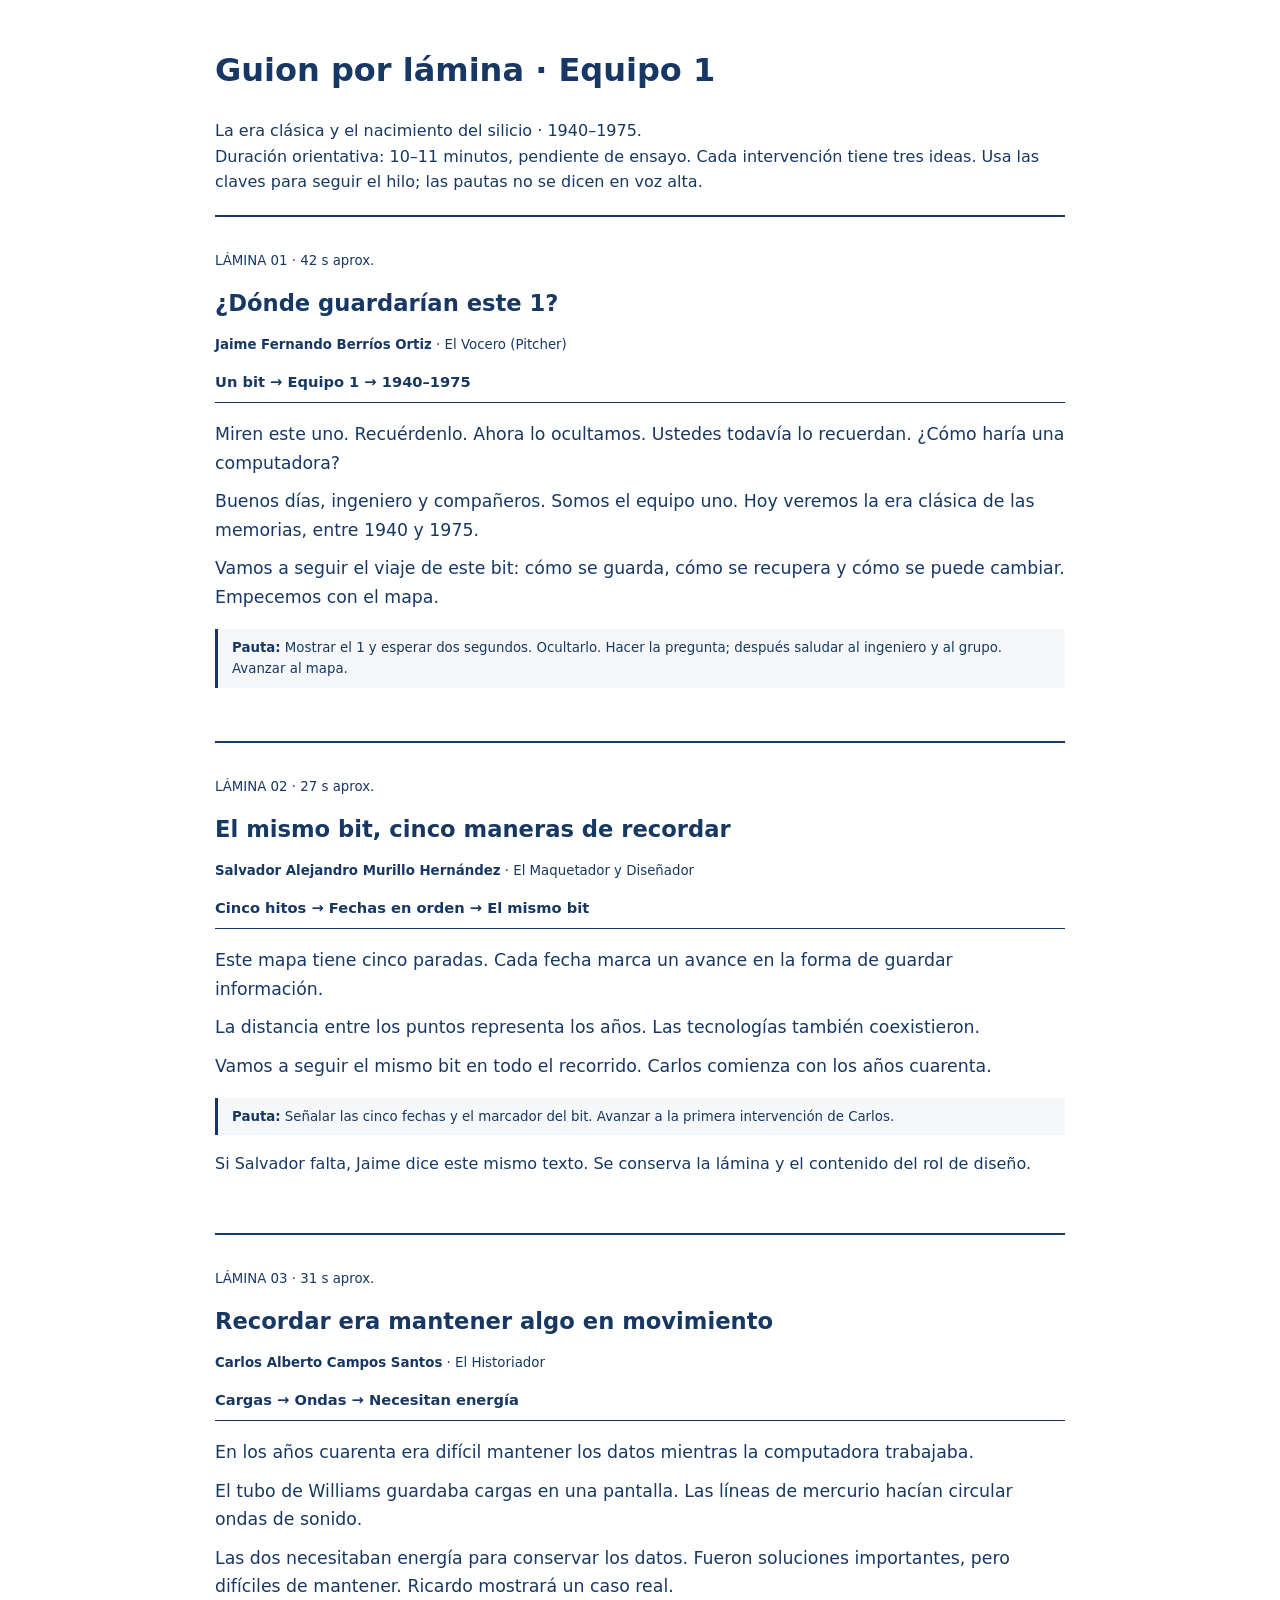
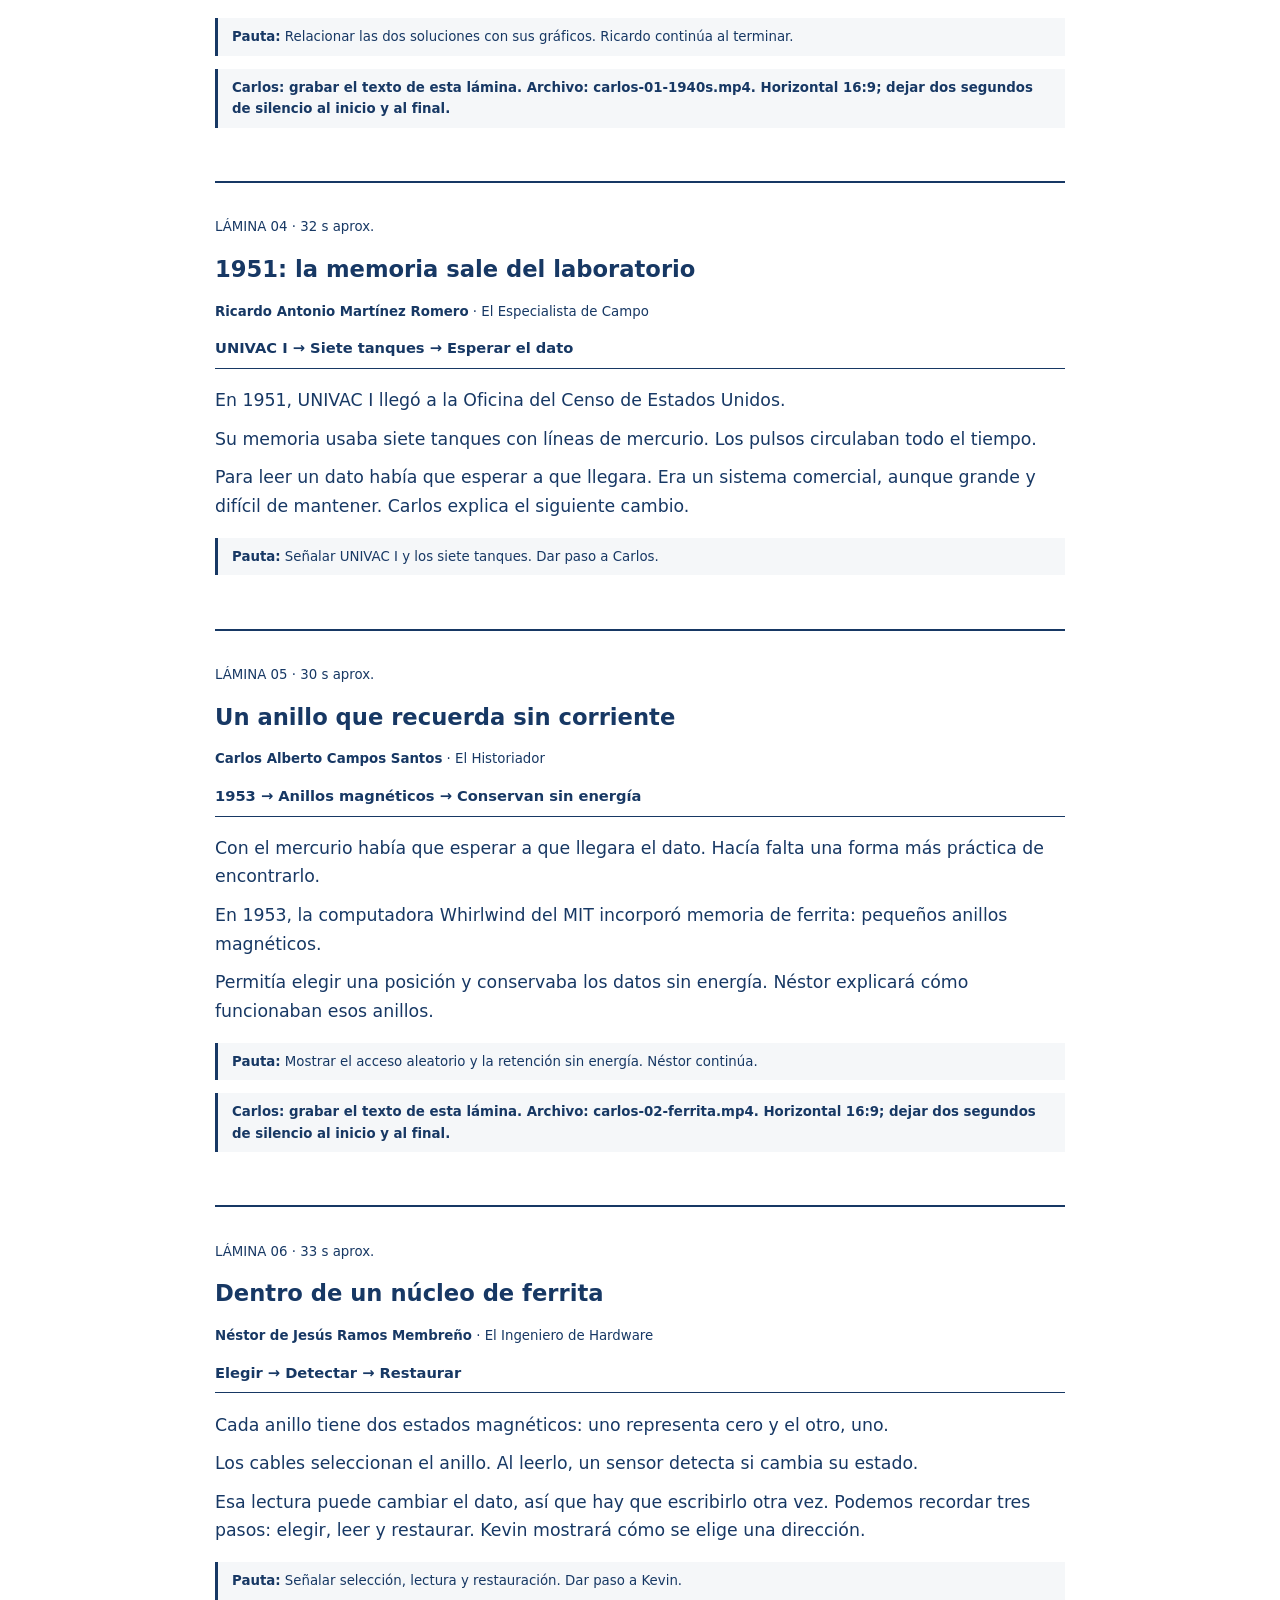
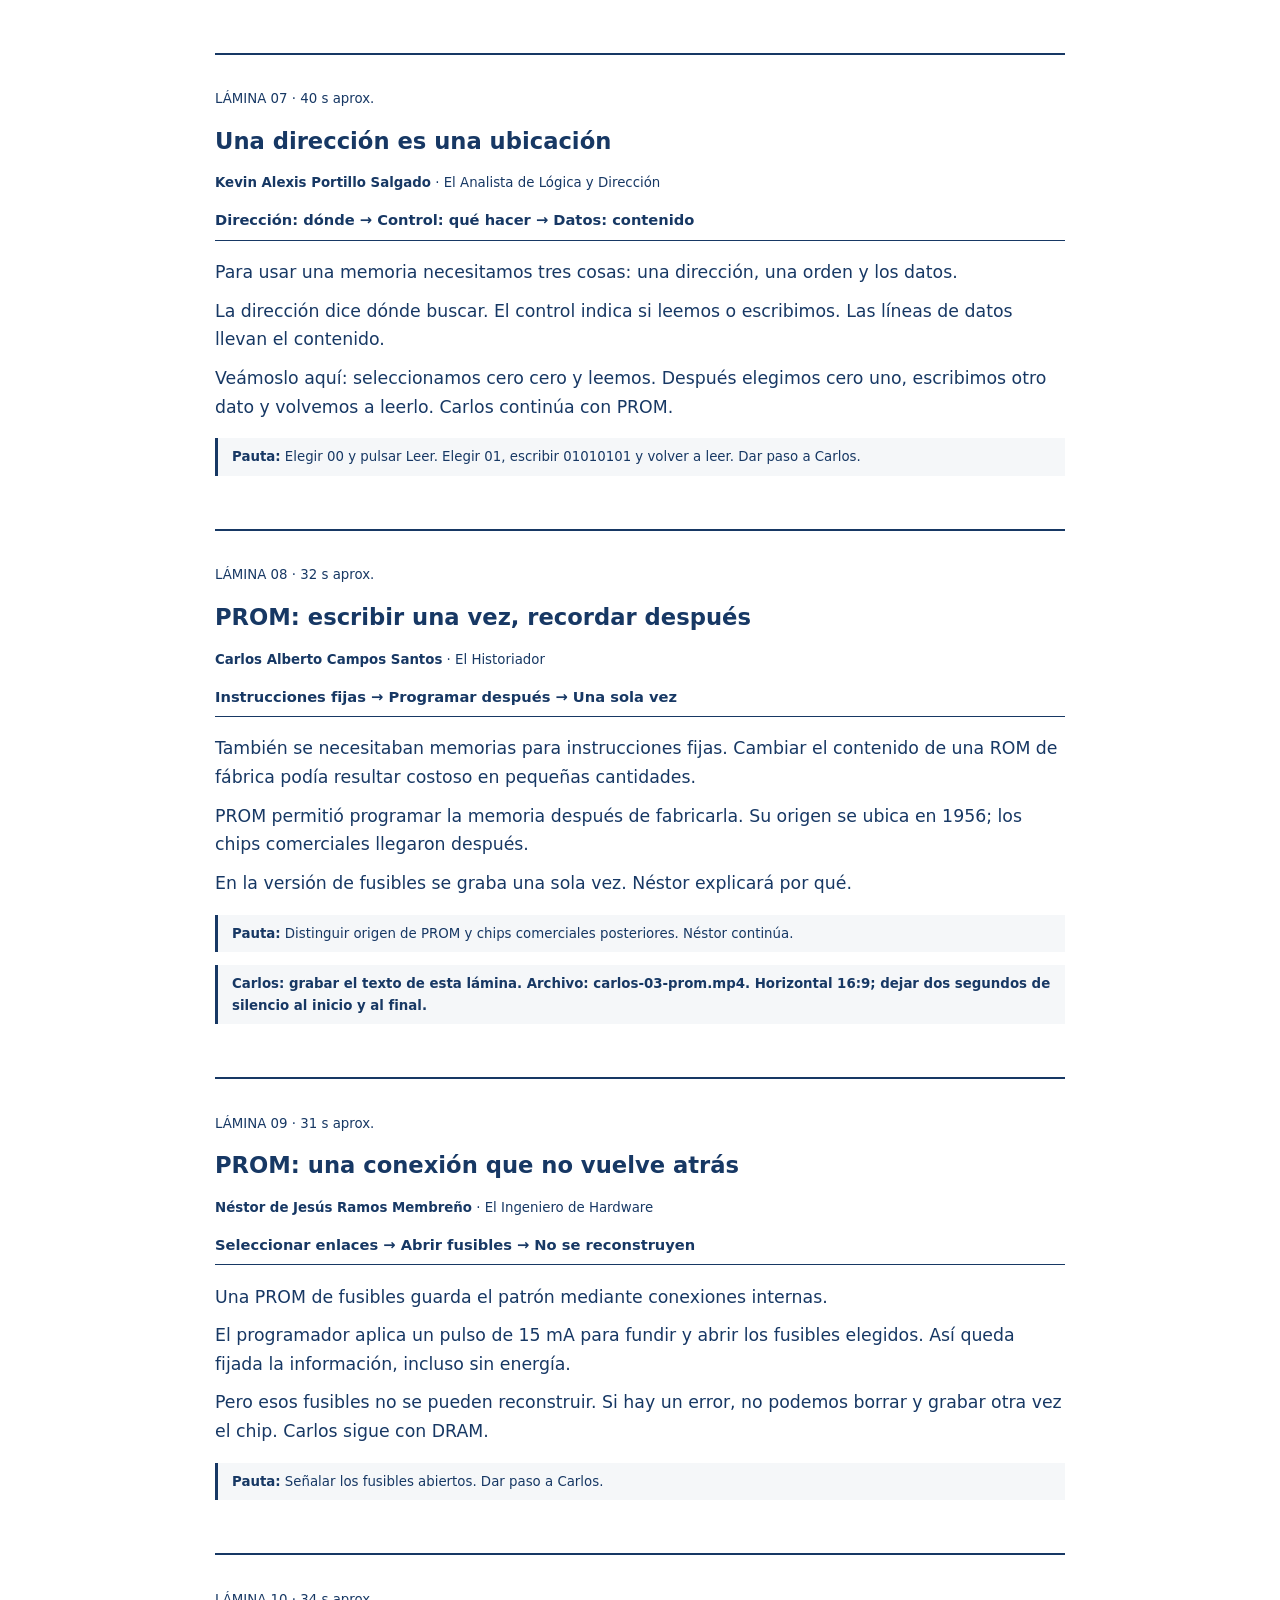
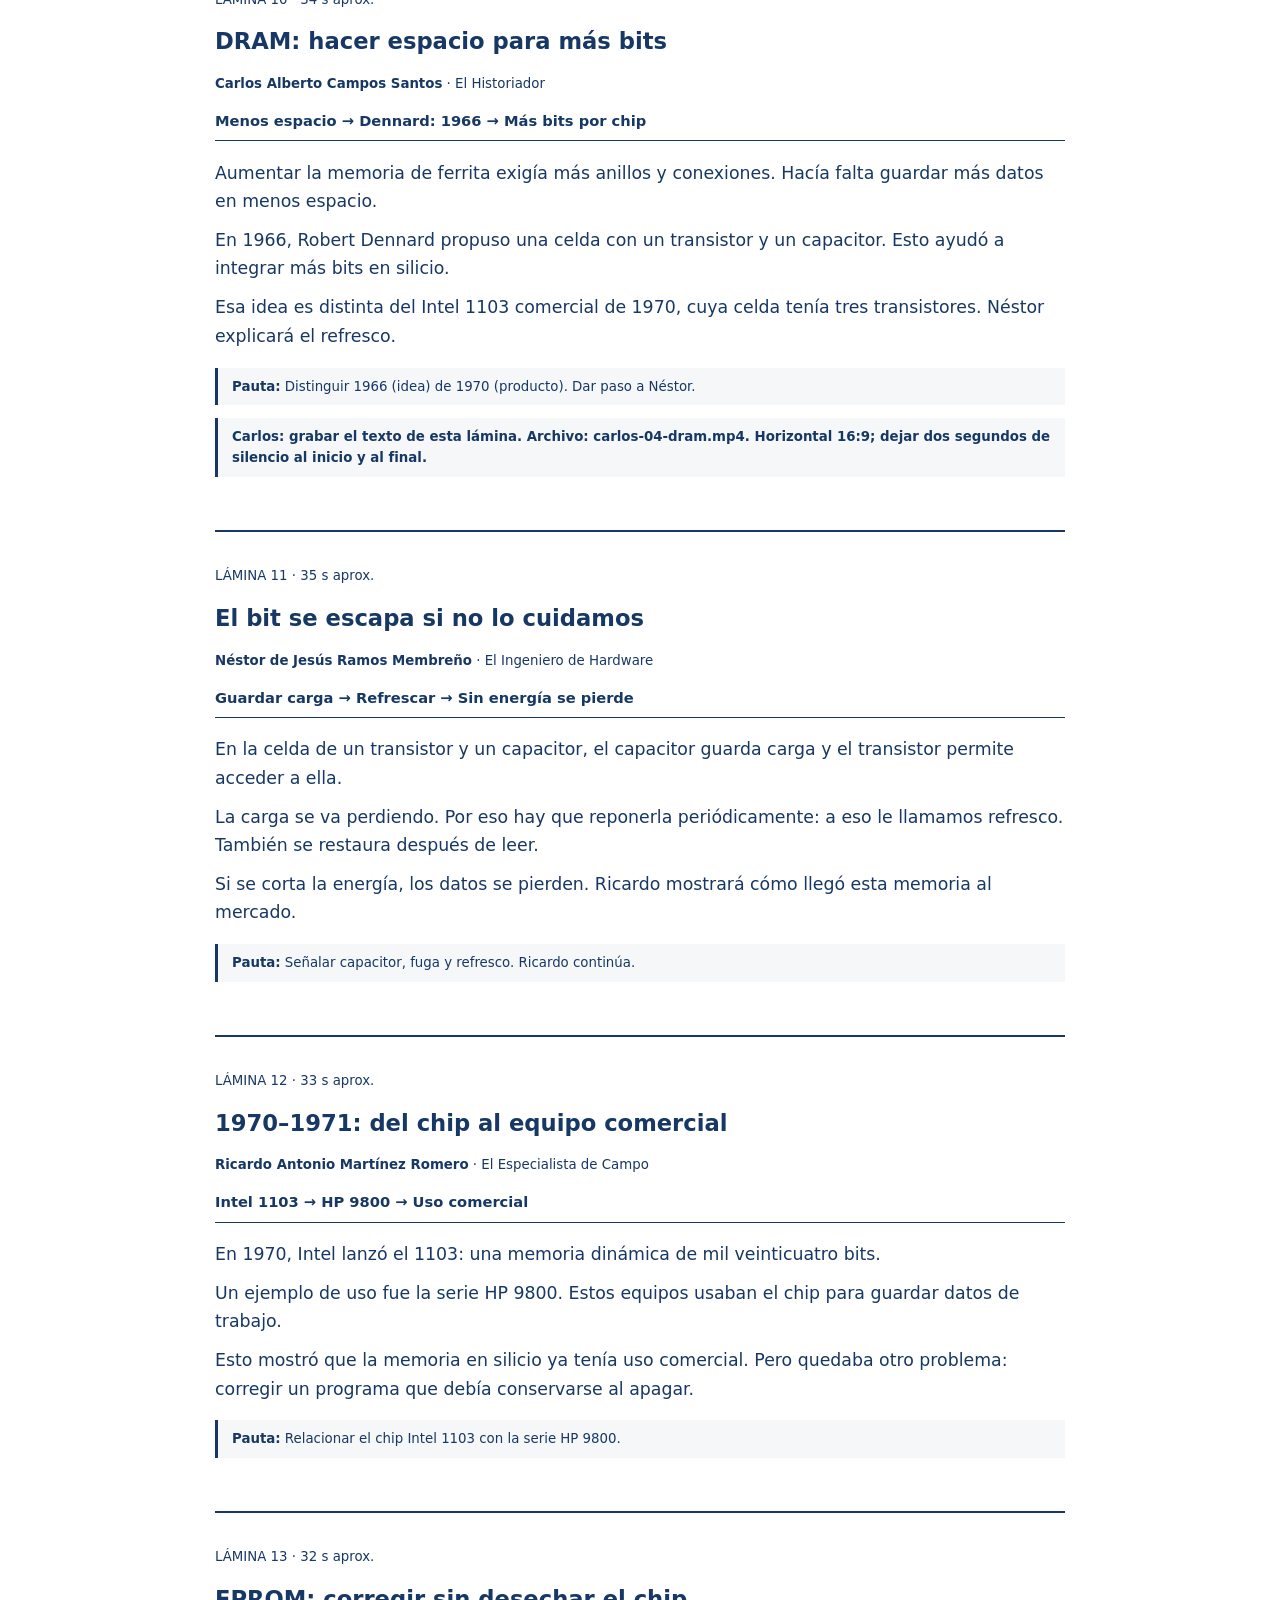
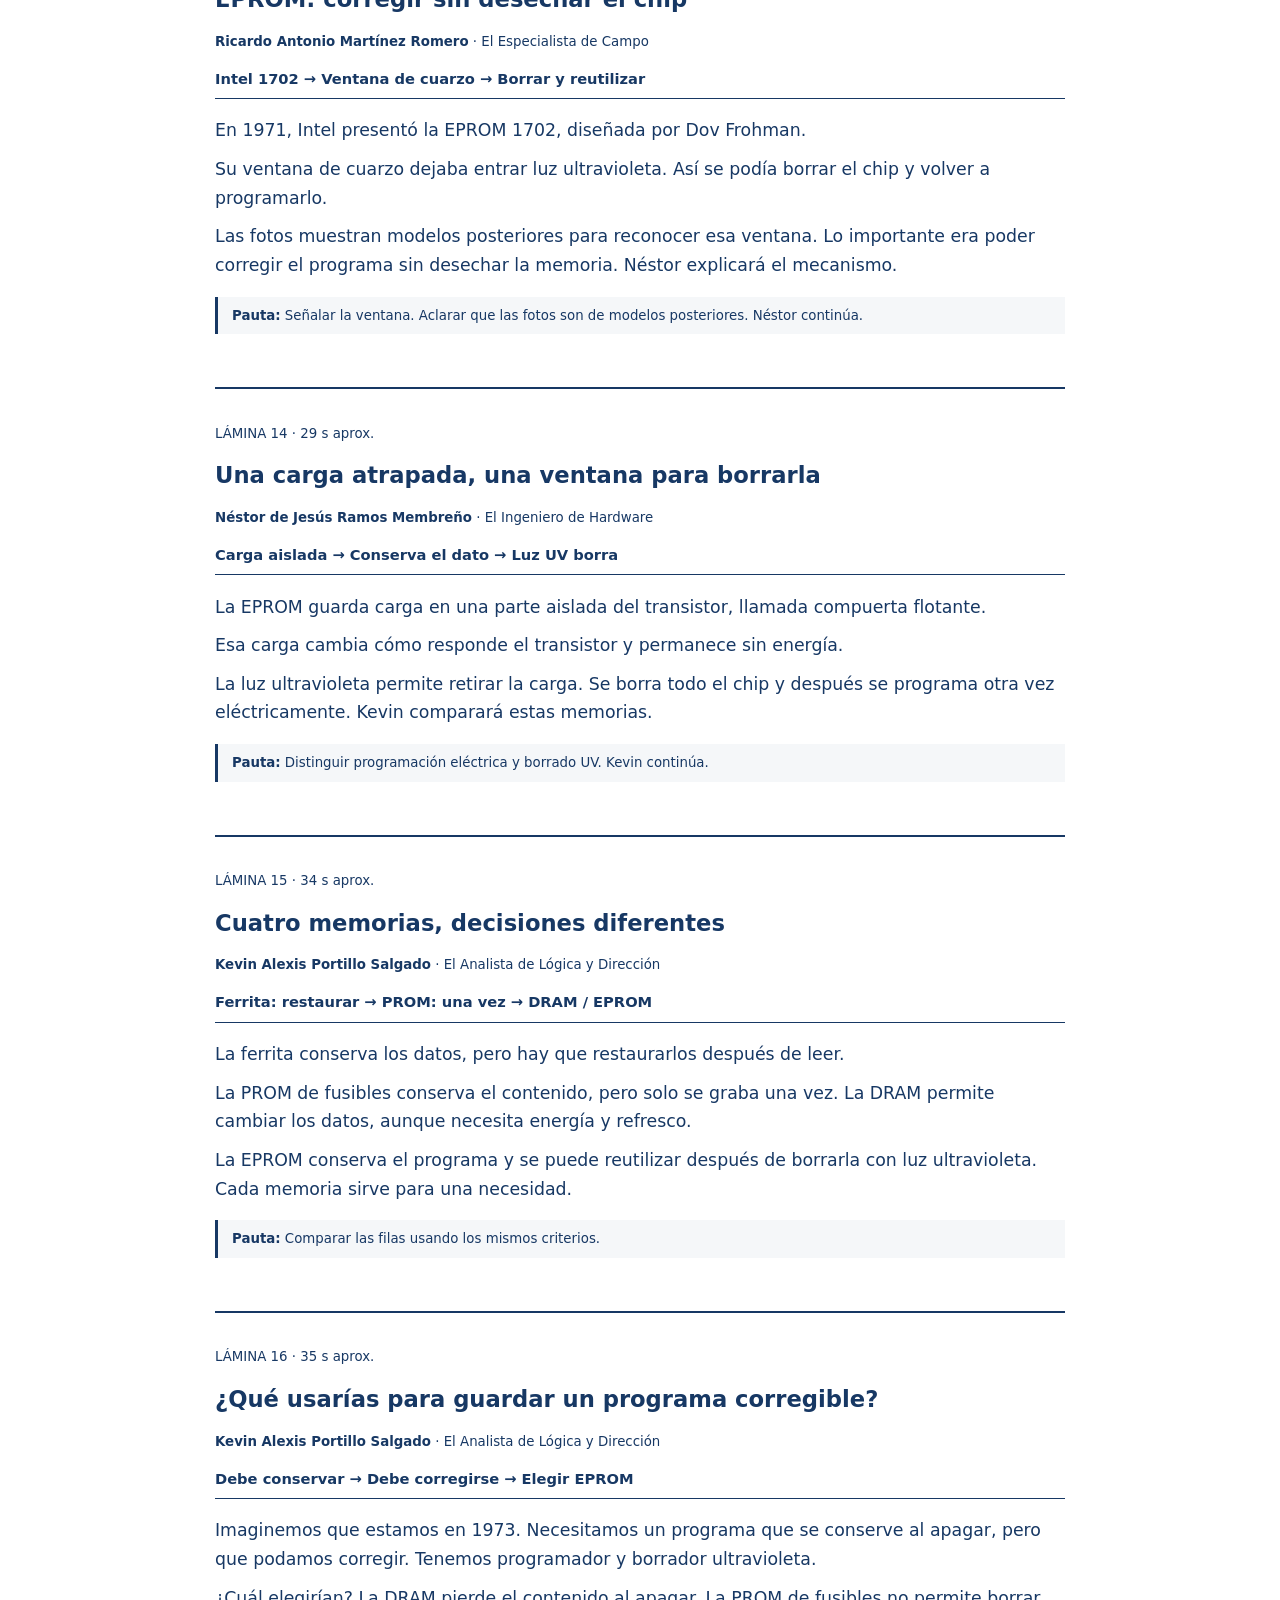
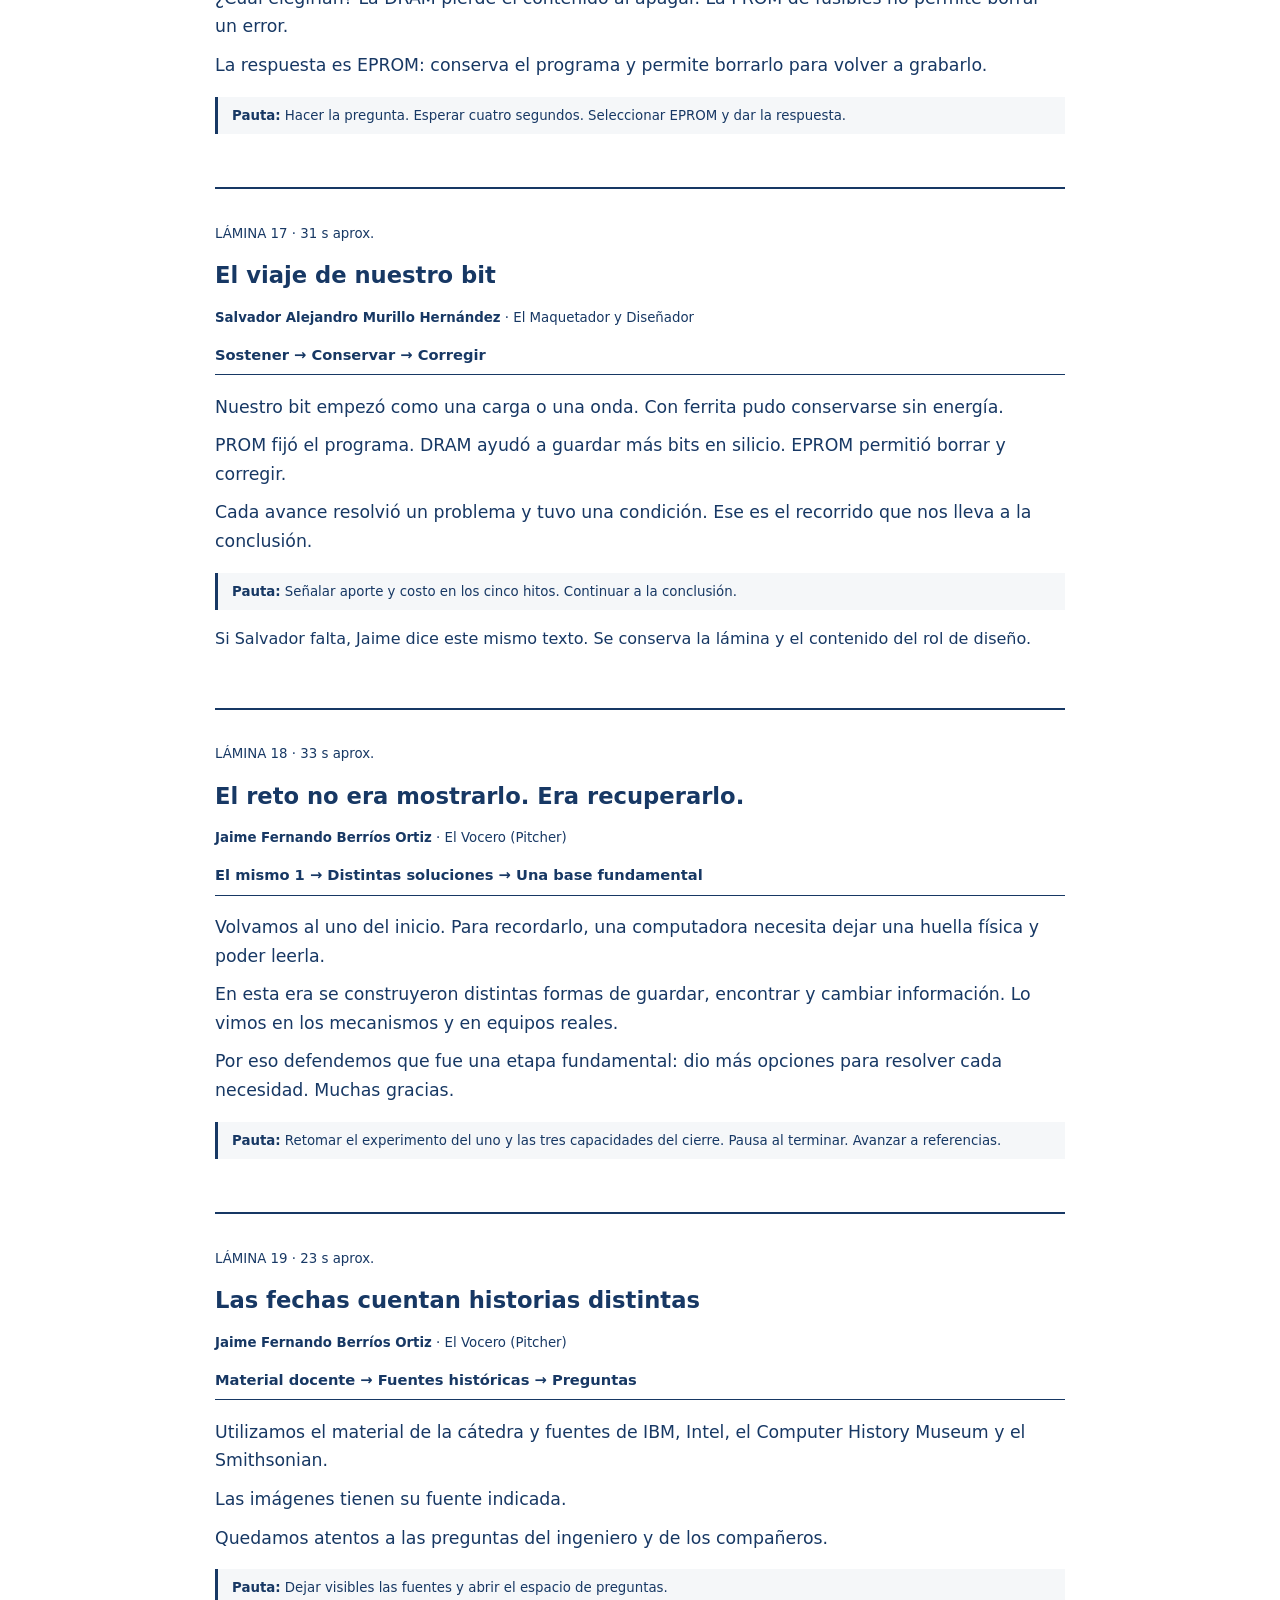
==== commit 480f841c: "docs: especificar corriente de 15 mA en PROM segun rubrica" ====
--- a/documentos/guion-equipo-1.html
+++ b/documentos/guion-equipo-1.html
@@ -1 +1 @@
-<!doctype html><html lang="es"><meta charset="utf-8"><meta name="viewport" content="width=device-width,initial-scale=1"><title>Guion por lámina · Equipo 1</title><style>@page{size:A4;margin:18mm}body{font:12pt/1.6 system-ui,sans-serif;color:#173864;max-width:850px;margin:auto;padding:24px;background:#fff}h1{font-size:24pt}h2{font-size:17pt;margin:5px 0}article{border-top:2px solid #173864;padding:20px 0;margin:20px 0;break-inside:avoid}.meta{font-size:10pt}.speech{font-size:13pt;line-height:1.65}.speech-part{display:block;margin-bottom:10px}.keys{font-size:11pt;font-weight:600;border-bottom:1px solid #173864;padding-bottom:8px}.cue,.recording{border-left:3px solid #173864;padding:8px 14px;font-size:10pt;background:rgba(23,56,100,.04)}.recording{font-weight:600}a{color:inherit} @media(max-width:600px){body{padding:15px}} @media print{body{padding:0}article{margin:10px 0}}</style><body><h1>Guion por lámina · Equipo 1</h1><p>La era clásica y el nacimiento del silicio · 1940–1975.<br>Duración orientativa: 10–11 minutos, pendiente de ensayo. Cada intervención tiene tres ideas. Usa las claves para seguir el hilo; las pautas no se dicen en voz alta.</p><article id="lamina-01"><p class="meta">LÁMINA 01 · 42 s aprox.</p><h2>¿Dónde guardarían este 1?</h2><p class="meta"><strong>Jaime Fernando Berríos Ortiz</strong> · El Vocero (Pitcher)</p><p class="keys">Un bit → Equipo 1 → 1940–1975</p><p class="speech"><span class="speech-part">Miren este uno. Recuérdenlo. Ahora lo ocultamos. Ustedes todavía lo recuerdan. ¿Cómo haría una computadora?</span> <span class="speech-part">Buenos días, ingeniero y compañeros. Somos el equipo uno. Hoy veremos la era clásica de las memorias, entre 1940 y 1975.</span> <span class="speech-part">Vamos a seguir el viaje de este bit: cómo se guarda, cómo se recupera y cómo se puede cambiar. Empecemos con el mapa.</span></p><p class="cue"><strong>Pauta:</strong> Mostrar el 1 y esperar dos segundos. Ocultarlo. Hacer la pregunta; después saludar al ingeniero y al grupo. Avanzar al mapa.</p></article><article id="lamina-02"><p class="meta">LÁMINA 02 · 27 s aprox.</p><h2>El mismo bit, cinco maneras de recordar</h2><p class="meta"><strong>Salvador Alejandro Murillo Hernández</strong> · El Maquetador y Diseñador</p><p class="keys">Cinco hitos → Fechas en orden → El mismo bit</p><p class="speech"><span class="speech-part">Este mapa tiene cinco paradas. Cada fecha marca un avance en la forma de guardar información.</span> <span class="speech-part">La distancia entre los puntos representa los años. Las tecnologías también coexistieron.</span> <span class="speech-part">Vamos a seguir el mismo bit en todo el recorrido. Carlos comienza con los años cuarenta.</span></p><p class="cue"><strong>Pauta:</strong> Señalar las cinco fechas y el marcador del bit. Avanzar a la primera intervención de Carlos.</p><p class="fallback">Si Salvador falta, Jaime dice este mismo texto. Se conserva la lámina y el contenido del rol de diseño.</p></article><article id="lamina-03"><p class="meta">LÁMINA 03 · 31 s aprox.</p><h2>Recordar era mantener algo en movimiento</h2><p class="meta"><strong>Carlos Alberto Campos Santos</strong> · El Historiador</p><p class="keys">Cargas → Ondas → Necesitan energía</p><p class="speech"><span class="speech-part">En los años cuarenta era difícil mantener los datos mientras la computadora trabajaba.</span> <span class="speech-part">El tubo de Williams guardaba cargas en una pantalla. Las líneas de mercurio hacían circular ondas de sonido.</span> <span class="speech-part">Las dos necesitaban energía para conservar los datos. Fueron soluciones importantes, pero difíciles de mantener. Ricardo mostrará un caso real.</span></p><p class="cue"><strong>Pauta:</strong> Relacionar las dos soluciones con sus gráficos. Ricardo continúa al terminar.</p><p class="recording">Carlos: grabar el texto de esta lámina. Archivo: carlos-01-1940s.mp4. Horizontal 16:9; dejar dos segundos de silencio al inicio y al final.</p></article><article id="lamina-04"><p class="meta">LÁMINA 04 · 32 s aprox.</p><h2>1951: la memoria sale del laboratorio</h2><p class="meta"><strong>Ricardo Antonio Martínez Romero</strong> · El Especialista de Campo</p><p class="keys">UNIVAC I → Siete tanques → Esperar el dato</p><p class="speech"><span class="speech-part">En 1951, UNIVAC I llegó a la Oficina del Censo de Estados Unidos.</span> <span class="speech-part">Su memoria usaba siete tanques con líneas de mercurio. Los pulsos circulaban todo el tiempo.</span> <span class="speech-part">Para leer un dato había que esperar a que llegara. Era un sistema comercial, aunque grande y difícil de mantener. Carlos explica el siguiente cambio.</span></p><p class="cue"><strong>Pauta:</strong> Señalar UNIVAC I y los siete tanques. Dar paso a Carlos.</p></article><article id="lamina-05"><p class="meta">LÁMINA 05 · 30 s aprox.</p><h2>Un anillo que recuerda sin corriente</h2><p class="meta"><strong>Carlos Alberto Campos Santos</strong> · El Historiador</p><p class="keys">1953 → Anillos magnéticos → Conservan sin energía</p><p class="speech"><span class="speech-part">Con el mercurio había que esperar a que llegara el dato. Hacía falta una forma más práctica de encontrarlo.</span> <span class="speech-part">En 1953, la computadora Whirlwind del MIT incorporó memoria de ferrita: pequeños anillos magnéticos.</span> <span class="speech-part">Permitía elegir una posición y conservaba los datos sin energía. Néstor explicará cómo funcionaban esos anillos.</span></p><p class="cue"><strong>Pauta:</strong> Mostrar el acceso aleatorio y la retención sin energía. Néstor continúa.</p><p class="recording">Carlos: grabar el texto de esta lámina. Archivo: carlos-02-ferrita.mp4. Horizontal 16:9; dejar dos segundos de silencio al inicio y al final.</p></article><article id="lamina-06"><p class="meta">LÁMINA 06 · 33 s aprox.</p><h2>Dentro de un núcleo de ferrita</h2><p class="meta"><strong>Néstor de Jesús Ramos Membreño</strong> · El Ingeniero de Hardware</p><p class="keys">Elegir → Detectar → Restaurar</p><p class="speech"><span class="speech-part">Cada anillo tiene dos estados magnéticos: uno representa cero y el otro, uno.</span> <span class="speech-part">Los cables seleccionan el anillo. Al leerlo, un sensor detecta si cambia su estado.</span> <span class="speech-part">Esa lectura puede cambiar el dato, así que hay que escribirlo otra vez. Podemos recordar tres pasos: elegir, leer y restaurar. Kevin mostrará cómo se elige una dirección.</span></p><p class="cue"><strong>Pauta:</strong> Señalar selección, lectura y restauración. Dar paso a Kevin.</p></article><article id="lamina-07"><p class="meta">LÁMINA 07 · 40 s aprox.</p><h2>Una dirección es una ubicación</h2><p class="meta"><strong>Kevin Alexis Portillo Salgado</strong> · El Analista de Lógica y Dirección</p><p class="keys">Dirección: dónde → Control: qué hacer → Datos: contenido</p><p class="speech"><span class="speech-part">Para usar una memoria necesitamos tres cosas: una dirección, una orden y los datos.</span> <span class="speech-part">La dirección dice dónde buscar. El control indica si leemos o escribimos. Las líneas de datos llevan el contenido.</span> <span class="speech-part">Veámoslo aquí: seleccionamos cero cero y leemos. Después elegimos cero uno, escribimos otro dato y volvemos a leerlo. Carlos continúa con PROM.</span></p><p class="cue"><strong>Pauta:</strong> Elegir 00 y pulsar Leer. Elegir 01, escribir 01010101 y volver a leer. Dar paso a Carlos.</p></article><article id="lamina-08"><p class="meta">LÁMINA 08 · 32 s aprox.</p><h2>PROM: escribir una vez, recordar después</h2><p class="meta"><strong>Carlos Alberto Campos Santos</strong> · El Historiador</p><p class="keys">Instrucciones fijas → Programar después → Una sola vez</p><p class="speech"><span class="speech-part">También se necesitaban memorias para instrucciones fijas. Cambiar el contenido de una ROM de fábrica podía resultar costoso en pequeñas cantidades.</span> <span class="speech-part">PROM permitió programar la memoria después de fabricarla. Su origen se ubica en 1956; los chips comerciales llegaron después.</span> <span class="speech-part">En la versión de fusibles se graba una sola vez. Néstor explicará por qué.</span></p><p class="cue"><strong>Pauta:</strong> Distinguir origen de PROM y chips comerciales posteriores. Néstor continúa.</p><p class="recording">Carlos: grabar el texto de esta lámina. Archivo: carlos-03-prom.mp4. Horizontal 16:9; dejar dos segundos de silencio al inicio y al final.</p></article><article id="lamina-09"><p class="meta">LÁMINA 09 · 31 s aprox.</p><h2>PROM: una conexión que no vuelve atrás</h2><p class="meta"><strong>Néstor de Jesús Ramos Membreño</strong> · El Ingeniero de Hardware</p><p class="keys">Seleccionar enlaces → Abrir fusibles → No se reconstruyen</p><p class="speech"><span class="speech-part">Una PROM de fusibles guarda el patrón mediante conexiones internas.</span> <span class="speech-part">El programador aplica un pulso para abrir los fusibles elegidos. Así queda fijada la información, incluso sin energía.</span> <span class="speech-part">Pero esos fusibles no se pueden reconstruir. Si hay un error, no podemos borrar y grabar otra vez el chip. Carlos sigue con DRAM.</span></p><p class="cue"><strong>Pauta:</strong> Señalar los fusibles abiertos. Dar paso a Carlos.</p></article><article id="lamina-10"><p class="meta">LÁMINA 10 · 34 s aprox.</p><h2>DRAM: hacer espacio para más bits</h2><p class="meta"><strong>Carlos Alberto Campos Santos</strong> · El Historiador</p><p class="keys">Menos espacio → Dennard: 1966 → Más bits por chip</p><p class="speech"><span class="speech-part">Aumentar la memoria de ferrita exigía más anillos y conexiones. Hacía falta guardar más datos en menos espacio.</span> <span class="speech-part">En 1966, Robert Dennard propuso una celda con un transistor y un capacitor. Esto ayudó a integrar más bits en silicio.</span> <span class="speech-part">Esa idea es distinta del Intel 1103 comercial de 1970, cuya celda tenía tres transistores. Néstor explicará el refresco.</span></p><p class="cue"><strong>Pauta:</strong> Distinguir 1966 (idea) de 1970 (producto). Dar paso a Néstor.</p><p class="recording">Carlos: grabar el texto de esta lámina. Archivo: carlos-04-dram.mp4. Horizontal 16:9; dejar dos segundos de silencio al inicio y al final.</p></article><article id="lamina-11"><p class="meta">LÁMINA 11 · 35 s aprox.</p><h2>El bit se escapa si no lo cuidamos</h2><p class="meta"><strong>Néstor de Jesús Ramos Membreño</strong> · El Ingeniero de Hardware</p><p class="keys">Guardar carga → Refrescar → Sin energía se pierde</p><p class="speech"><span class="speech-part">En la celda de un transistor y un capacitor, el capacitor guarda carga y el transistor permite acceder a ella.</span> <span class="speech-part">La carga se va perdiendo. Por eso hay que reponerla periódicamente: a eso le llamamos refresco. También se restaura después de leer.</span> <span class="speech-part">Si se corta la energía, los datos se pierden. Ricardo mostrará cómo llegó esta memoria al mercado.</span></p><p class="cue"><strong>Pauta:</strong> Señalar capacitor, fuga y refresco. Ricardo continúa.</p></article><article id="lamina-12"><p class="meta">LÁMINA 12 · 33 s aprox.</p><h2>1970–1971: del chip al equipo comercial</h2><p class="meta"><strong>Ricardo Antonio Martínez Romero</strong> · El Especialista de Campo</p><p class="keys">Intel 1103 → HP 9800 → Uso comercial</p><p class="speech"><span class="speech-part">En 1970, Intel lanzó el 1103: una memoria dinámica de mil veinticuatro bits.</span> <span class="speech-part">Un ejemplo de uso fue la serie HP 9800. Estos equipos usaban el chip para guardar datos de trabajo.</span> <span class="speech-part">Esto mostró que la memoria en silicio ya tenía uso comercial. Pero quedaba otro problema: corregir un programa que debía conservarse al apagar.</span></p><p class="cue"><strong>Pauta:</strong> Relacionar el chip Intel 1103 con la serie HP 9800.</p></article><article id="lamina-13"><p class="meta">LÁMINA 13 · 32 s aprox.</p><h2>EPROM: corregir sin desechar el chip</h2><p class="meta"><strong>Ricardo Antonio Martínez Romero</strong> · El Especialista de Campo</p><p class="keys">Intel 1702 → Ventana de cuarzo → Borrar y reutilizar</p><p class="speech"><span class="speech-part">En 1971, Intel presentó la EPROM 1702, diseñada por Dov Frohman.</span> <span class="speech-part">Su ventana de cuarzo dejaba entrar luz ultravioleta. Así se podía borrar el chip y volver a programarlo.</span> <span class="speech-part">Las fotos muestran modelos posteriores para reconocer esa ventana. Lo importante era poder corregir el programa sin desechar la memoria. Néstor explicará el mecanismo.</span></p><p class="cue"><strong>Pauta:</strong> Señalar la ventana. Aclarar que las fotos son de modelos posteriores. Néstor continúa.</p></article><article id="lamina-14"><p class="meta">LÁMINA 14 · 29 s aprox.</p><h2>Una carga atrapada, una ventana para borrarla</h2><p class="meta"><strong>Néstor de Jesús Ramos Membreño</strong> · El Ingeniero de Hardware</p><p class="keys">Carga aislada → Conserva el dato → Luz UV borra</p><p class="speech"><span class="speech-part">La EPROM guarda carga en una parte aislada del transistor, llamada compuerta flotante.</span> <span class="speech-part">Esa carga cambia cómo responde el transistor y permanece sin energía.</span> <span class="speech-part">La luz ultravioleta permite retirar la carga. Se borra todo el chip y después se programa otra vez eléctricamente. Kevin comparará estas memorias.</span></p><p class="cue"><strong>Pauta:</strong> Distinguir programación eléctrica y borrado UV. Kevin continúa.</p></article><article id="lamina-15"><p class="meta">LÁMINA 15 · 34 s aprox.</p><h2>Cuatro memorias, decisiones diferentes</h2><p class="meta"><strong>Kevin Alexis Portillo Salgado</strong> · El Analista de Lógica y Dirección</p><p class="keys">Ferrita: restaurar → PROM: una vez → DRAM / EPROM</p><p class="speech"><span class="speech-part">La ferrita conserva los datos, pero hay que restaurarlos después de leer.</span> <span class="speech-part">La PROM de fusibles conserva el contenido, pero solo se graba una vez. La DRAM permite cambiar los datos, aunque necesita energía y refresco.</span> <span class="speech-part">La EPROM conserva el programa y se puede reutilizar después de borrarla con luz ultravioleta. Cada memoria sirve para una necesidad.</span></p><p class="cue"><strong>Pauta:</strong> Comparar las filas usando los mismos criterios.</p></article><article id="lamina-16"><p class="meta">LÁMINA 16 · 35 s aprox.</p><h2>¿Qué usarías para guardar un programa corregible?</h2><p class="meta"><strong>Kevin Alexis Portillo Salgado</strong> · El Analista de Lógica y Dirección</p><p class="keys">Debe conservar → Debe corregirse → Elegir EPROM</p><p class="speech"><span class="speech-part">Imaginemos que estamos en 1973. Necesitamos un programa que se conserve al apagar, pero que podamos corregir. Tenemos programador y borrador ultravioleta.</span> <span class="speech-part">¿Cuál elegirían? La DRAM pierde el contenido al apagar. La PROM de fusibles no permite borrar un error.</span> <span class="speech-part">La respuesta es EPROM: conserva el programa y permite borrarlo para volver a grabarlo.</span></p><p class="cue"><strong>Pauta:</strong> Hacer la pregunta. Esperar cuatro segundos. Seleccionar EPROM y dar la respuesta.</p></article><article id="lamina-17"><p class="meta">LÁMINA 17 · 31 s aprox.</p><h2>El viaje de nuestro bit</h2><p class="meta"><strong>Salvador Alejandro Murillo Hernández</strong> · El Maquetador y Diseñador</p><p class="keys">Sostener → Conservar → Corregir</p><p class="speech"><span class="speech-part">Nuestro bit empezó como una carga o una onda. Con ferrita pudo conservarse sin energía.</span> <span class="speech-part">PROM fijó el programa. DRAM ayudó a guardar más bits en silicio. EPROM permitió borrar y corregir.</span> <span class="speech-part">Cada avance resolvió un problema y tuvo una condición. Ese es el recorrido que nos lleva a la conclusión.</span></p><p class="cue"><strong>Pauta:</strong> Señalar aporte y costo en los cinco hitos. Continuar a la conclusión.</p><p class="fallback">Si Salvador falta, Jaime dice este mismo texto. Se conserva la lámina y el contenido del rol de diseño.</p></article><article id="lamina-18"><p class="meta">LÁMINA 18 · 33 s aprox.</p><h2>El reto no era mostrarlo. Era recuperarlo.</h2><p class="meta"><strong>Jaime Fernando Berríos Ortiz</strong> · El Vocero (Pitcher)</p><p class="keys">El mismo 1 → Distintas soluciones → Una base fundamental</p><p class="speech"><span class="speech-part">Volvamos al uno del inicio. Para recordarlo, una computadora necesita dejar una huella física y poder leerla.</span> <span class="speech-part">En esta era se construyeron distintas formas de guardar, encontrar y cambiar información. Lo vimos en los mecanismos y en equipos reales.</span> <span class="speech-part">Por eso defendemos que fue una etapa fundamental: dio más opciones para resolver cada necesidad. Muchas gracias.</span></p><p class="cue"><strong>Pauta:</strong> Retomar el experimento del uno y las tres capacidades del cierre. Pausa al terminar. Avanzar a referencias.</p></article><article id="lamina-19"><p class="meta">LÁMINA 19 · 23 s aprox.</p><h2>Las fechas cuentan historias distintas</h2><p class="meta"><strong>Jaime Fernando Berríos Ortiz</strong> · El Vocero (Pitcher)</p><p class="keys">Material docente → Fuentes históricas → Preguntas</p><p class="speech"><span class="speech-part">Utilizamos el material de la cátedra y fuentes de IBM, Intel, el Computer History Museum y el Smithsonian.</span> <span class="speech-part">Las imágenes tienen su fuente indicada.</span> <span class="speech-part">Quedamos atentos a las preguntas del ingeniero y de los compañeros.</span></p><p class="cue"><strong>Pauta:</strong> Dejar visibles las fuentes y abrir el espacio de preguntas.</p></article></body></html>+<!doctype html><html lang="es"><meta charset="utf-8"><meta name="viewport" content="width=device-width,initial-scale=1"><title>Guion por lámina · Equipo 1</title><style>@page{size:A4;margin:18mm}body{font:12pt/1.6 system-ui,sans-serif;color:#173864;max-width:850px;margin:auto;padding:24px;background:#fff}h1{font-size:24pt}h2{font-size:17pt;margin:5px 0}article{border-top:2px solid #173864;padding:20px 0;margin:20px 0;break-inside:avoid}.meta{font-size:10pt}.speech{font-size:13pt;line-height:1.65}.speech-part{display:block;margin-bottom:10px}.keys{font-size:11pt;font-weight:600;border-bottom:1px solid #173864;padding-bottom:8px}.cue,.recording{border-left:3px solid #173864;padding:8px 14px;font-size:10pt;background:rgba(23,56,100,.04)}.recording{font-weight:600}a{color:inherit} @media(max-width:600px){body{padding:15px}} @media print{body{padding:0}article{margin:10px 0}}</style><body><h1>Guion por lámina · Equipo 1</h1><p>La era clásica y el nacimiento del silicio · 1940–1975.<br>Duración orientativa: 10–11 minutos, pendiente de ensayo. Cada intervención tiene tres ideas. Usa las claves para seguir el hilo; las pautas no se dicen en voz alta.</p><article id="lamina-01"><p class="meta">LÁMINA 01 · 42 s aprox.</p><h2>¿Dónde guardarían este 1?</h2><p class="meta"><strong>Jaime Fernando Berríos Ortiz</strong> · El Vocero (Pitcher)</p><p class="keys">Un bit → Equipo 1 → 1940–1975</p><p class="speech"><span class="speech-part">Miren este uno. Recuérdenlo. Ahora lo ocultamos. Ustedes todavía lo recuerdan. ¿Cómo haría una computadora?</span> <span class="speech-part">Buenos días, ingeniero y compañeros. Somos el equipo uno. Hoy veremos la era clásica de las memorias, entre 1940 y 1975.</span> <span class="speech-part">Vamos a seguir el viaje de este bit: cómo se guarda, cómo se recupera y cómo se puede cambiar. Empecemos con el mapa.</span></p><p class="cue"><strong>Pauta:</strong> Mostrar el 1 y esperar dos segundos. Ocultarlo. Hacer la pregunta; después saludar al ingeniero y al grupo. Avanzar al mapa.</p></article><article id="lamina-02"><p class="meta">LÁMINA 02 · 27 s aprox.</p><h2>El mismo bit, cinco maneras de recordar</h2><p class="meta"><strong>Salvador Alejandro Murillo Hernández</strong> · El Maquetador y Diseñador</p><p class="keys">Cinco hitos → Fechas en orden → El mismo bit</p><p class="speech"><span class="speech-part">Este mapa tiene cinco paradas. Cada fecha marca un avance en la forma de guardar información.</span> <span class="speech-part">La distancia entre los puntos representa los años. Las tecnologías también coexistieron.</span> <span class="speech-part">Vamos a seguir el mismo bit en todo el recorrido. Carlos comienza con los años cuarenta.</span></p><p class="cue"><strong>Pauta:</strong> Señalar las cinco fechas y el marcador del bit. Avanzar a la primera intervención de Carlos.</p><p class="fallback">Si Salvador falta, Jaime dice este mismo texto. Se conserva la lámina y el contenido del rol de diseño.</p></article><article id="lamina-03"><p class="meta">LÁMINA 03 · 31 s aprox.</p><h2>Recordar era mantener algo en movimiento</h2><p class="meta"><strong>Carlos Alberto Campos Santos</strong> · El Historiador</p><p class="keys">Cargas → Ondas → Necesitan energía</p><p class="speech"><span class="speech-part">En los años cuarenta era difícil mantener los datos mientras la computadora trabajaba.</span> <span class="speech-part">El tubo de Williams guardaba cargas en una pantalla. Las líneas de mercurio hacían circular ondas de sonido.</span> <span class="speech-part">Las dos necesitaban energía para conservar los datos. Fueron soluciones importantes, pero difíciles de mantener. Ricardo mostrará un caso real.</span></p><p class="cue"><strong>Pauta:</strong> Relacionar las dos soluciones con sus gráficos. Ricardo continúa al terminar.</p><p class="recording">Carlos: grabar el texto de esta lámina. Archivo: carlos-01-1940s.mp4. Horizontal 16:9; dejar dos segundos de silencio al inicio y al final.</p></article><article id="lamina-04"><p class="meta">LÁMINA 04 · 32 s aprox.</p><h2>1951: la memoria sale del laboratorio</h2><p class="meta"><strong>Ricardo Antonio Martínez Romero</strong> · El Especialista de Campo</p><p class="keys">UNIVAC I → Siete tanques → Esperar el dato</p><p class="speech"><span class="speech-part">En 1951, UNIVAC I llegó a la Oficina del Censo de Estados Unidos.</span> <span class="speech-part">Su memoria usaba siete tanques con líneas de mercurio. Los pulsos circulaban todo el tiempo.</span> <span class="speech-part">Para leer un dato había que esperar a que llegara. Era un sistema comercial, aunque grande y difícil de mantener. Carlos explica el siguiente cambio.</span></p><p class="cue"><strong>Pauta:</strong> Señalar UNIVAC I y los siete tanques. Dar paso a Carlos.</p></article><article id="lamina-05"><p class="meta">LÁMINA 05 · 30 s aprox.</p><h2>Un anillo que recuerda sin corriente</h2><p class="meta"><strong>Carlos Alberto Campos Santos</strong> · El Historiador</p><p class="keys">1953 → Anillos magnéticos → Conservan sin energía</p><p class="speech"><span class="speech-part">Con el mercurio había que esperar a que llegara el dato. Hacía falta una forma más práctica de encontrarlo.</span> <span class="speech-part">En 1953, la computadora Whirlwind del MIT incorporó memoria de ferrita: pequeños anillos magnéticos.</span> <span class="speech-part">Permitía elegir una posición y conservaba los datos sin energía. Néstor explicará cómo funcionaban esos anillos.</span></p><p class="cue"><strong>Pauta:</strong> Mostrar el acceso aleatorio y la retención sin energía. Néstor continúa.</p><p class="recording">Carlos: grabar el texto de esta lámina. Archivo: carlos-02-ferrita.mp4. Horizontal 16:9; dejar dos segundos de silencio al inicio y al final.</p></article><article id="lamina-06"><p class="meta">LÁMINA 06 · 33 s aprox.</p><h2>Dentro de un núcleo de ferrita</h2><p class="meta"><strong>Néstor de Jesús Ramos Membreño</strong> · El Ingeniero de Hardware</p><p class="keys">Elegir → Detectar → Restaurar</p><p class="speech"><span class="speech-part">Cada anillo tiene dos estados magnéticos: uno representa cero y el otro, uno.</span> <span class="speech-part">Los cables seleccionan el anillo. Al leerlo, un sensor detecta si cambia su estado.</span> <span class="speech-part">Esa lectura puede cambiar el dato, así que hay que escribirlo otra vez. Podemos recordar tres pasos: elegir, leer y restaurar. Kevin mostrará cómo se elige una dirección.</span></p><p class="cue"><strong>Pauta:</strong> Señalar selección, lectura y restauración. Dar paso a Kevin.</p></article><article id="lamina-07"><p class="meta">LÁMINA 07 · 40 s aprox.</p><h2>Una dirección es una ubicación</h2><p class="meta"><strong>Kevin Alexis Portillo Salgado</strong> · El Analista de Lógica y Dirección</p><p class="keys">Dirección: dónde → Control: qué hacer → Datos: contenido</p><p class="speech"><span class="speech-part">Para usar una memoria necesitamos tres cosas: una dirección, una orden y los datos.</span> <span class="speech-part">La dirección dice dónde buscar. El control indica si leemos o escribimos. Las líneas de datos llevan el contenido.</span> <span class="speech-part">Veámoslo aquí: seleccionamos cero cero y leemos. Después elegimos cero uno, escribimos otro dato y volvemos a leerlo. Carlos continúa con PROM.</span></p><p class="cue"><strong>Pauta:</strong> Elegir 00 y pulsar Leer. Elegir 01, escribir 01010101 y volver a leer. Dar paso a Carlos.</p></article><article id="lamina-08"><p class="meta">LÁMINA 08 · 32 s aprox.</p><h2>PROM: escribir una vez, recordar después</h2><p class="meta"><strong>Carlos Alberto Campos Santos</strong> · El Historiador</p><p class="keys">Instrucciones fijas → Programar después → Una sola vez</p><p class="speech"><span class="speech-part">También se necesitaban memorias para instrucciones fijas. Cambiar el contenido de una ROM de fábrica podía resultar costoso en pequeñas cantidades.</span> <span class="speech-part">PROM permitió programar la memoria después de fabricarla. Su origen se ubica en 1956; los chips comerciales llegaron después.</span> <span class="speech-part">En la versión de fusibles se graba una sola vez. Néstor explicará por qué.</span></p><p class="cue"><strong>Pauta:</strong> Distinguir origen de PROM y chips comerciales posteriores. Néstor continúa.</p><p class="recording">Carlos: grabar el texto de esta lámina. Archivo: carlos-03-prom.mp4. Horizontal 16:9; dejar dos segundos de silencio al inicio y al final.</p></article><article id="lamina-09"><p class="meta">LÁMINA 09 · 31 s aprox.</p><h2>PROM: una conexión que no vuelve atrás</h2><p class="meta"><strong>Néstor de Jesús Ramos Membreño</strong> · El Ingeniero de Hardware</p><p class="keys">Seleccionar enlaces → Abrir fusibles → No se reconstruyen</p><p class="speech"><span class="speech-part">Una PROM de fusibles guarda el patrón mediante conexiones internas.</span> <span class="speech-part">El programador aplica un pulso de 15 mA para fundir y abrir los fusibles elegidos. Así queda fijada la información, incluso sin energía.</span> <span class="speech-part">Pero esos fusibles no se pueden reconstruir. Si hay un error, no podemos borrar y grabar otra vez el chip. Carlos sigue con DRAM.</span></p><p class="cue"><strong>Pauta:</strong> Señalar los fusibles abiertos. Dar paso a Carlos.</p></article><article id="lamina-10"><p class="meta">LÁMINA 10 · 34 s aprox.</p><h2>DRAM: hacer espacio para más bits</h2><p class="meta"><strong>Carlos Alberto Campos Santos</strong> · El Historiador</p><p class="keys">Menos espacio → Dennard: 1966 → Más bits por chip</p><p class="speech"><span class="speech-part">Aumentar la memoria de ferrita exigía más anillos y conexiones. Hacía falta guardar más datos en menos espacio.</span> <span class="speech-part">En 1966, Robert Dennard propuso una celda con un transistor y un capacitor. Esto ayudó a integrar más bits en silicio.</span> <span class="speech-part">Esa idea es distinta del Intel 1103 comercial de 1970, cuya celda tenía tres transistores. Néstor explicará el refresco.</span></p><p class="cue"><strong>Pauta:</strong> Distinguir 1966 (idea) de 1970 (producto). Dar paso a Néstor.</p><p class="recording">Carlos: grabar el texto de esta lámina. Archivo: carlos-04-dram.mp4. Horizontal 16:9; dejar dos segundos de silencio al inicio y al final.</p></article><article id="lamina-11"><p class="meta">LÁMINA 11 · 35 s aprox.</p><h2>El bit se escapa si no lo cuidamos</h2><p class="meta"><strong>Néstor de Jesús Ramos Membreño</strong> · El Ingeniero de Hardware</p><p class="keys">Guardar carga → Refrescar → Sin energía se pierde</p><p class="speech"><span class="speech-part">En la celda de un transistor y un capacitor, el capacitor guarda carga y el transistor permite acceder a ella.</span> <span class="speech-part">La carga se va perdiendo. Por eso hay que reponerla periódicamente: a eso le llamamos refresco. También se restaura después de leer.</span> <span class="speech-part">Si se corta la energía, los datos se pierden. Ricardo mostrará cómo llegó esta memoria al mercado.</span></p><p class="cue"><strong>Pauta:</strong> Señalar capacitor, fuga y refresco. Ricardo continúa.</p></article><article id="lamina-12"><p class="meta">LÁMINA 12 · 33 s aprox.</p><h2>1970–1971: del chip al equipo comercial</h2><p class="meta"><strong>Ricardo Antonio Martínez Romero</strong> · El Especialista de Campo</p><p class="keys">Intel 1103 → HP 9800 → Uso comercial</p><p class="speech"><span class="speech-part">En 1970, Intel lanzó el 1103: una memoria dinámica de mil veinticuatro bits.</span> <span class="speech-part">Un ejemplo de uso fue la serie HP 9800. Estos equipos usaban el chip para guardar datos de trabajo.</span> <span class="speech-part">Esto mostró que la memoria en silicio ya tenía uso comercial. Pero quedaba otro problema: corregir un programa que debía conservarse al apagar.</span></p><p class="cue"><strong>Pauta:</strong> Relacionar el chip Intel 1103 con la serie HP 9800.</p></article><article id="lamina-13"><p class="meta">LÁMINA 13 · 32 s aprox.</p><h2>EPROM: corregir sin desechar el chip</h2><p class="meta"><strong>Ricardo Antonio Martínez Romero</strong> · El Especialista de Campo</p><p class="keys">Intel 1702 → Ventana de cuarzo → Borrar y reutilizar</p><p class="speech"><span class="speech-part">En 1971, Intel presentó la EPROM 1702, diseñada por Dov Frohman.</span> <span class="speech-part">Su ventana de cuarzo dejaba entrar luz ultravioleta. Así se podía borrar el chip y volver a programarlo.</span> <span class="speech-part">Las fotos muestran modelos posteriores para reconocer esa ventana. Lo importante era poder corregir el programa sin desechar la memoria. Néstor explicará el mecanismo.</span></p><p class="cue"><strong>Pauta:</strong> Señalar la ventana. Aclarar que las fotos son de modelos posteriores. Néstor continúa.</p></article><article id="lamina-14"><p class="meta">LÁMINA 14 · 29 s aprox.</p><h2>Una carga atrapada, una ventana para borrarla</h2><p class="meta"><strong>Néstor de Jesús Ramos Membreño</strong> · El Ingeniero de Hardware</p><p class="keys">Carga aislada → Conserva el dato → Luz UV borra</p><p class="speech"><span class="speech-part">La EPROM guarda carga en una parte aislada del transistor, llamada compuerta flotante.</span> <span class="speech-part">Esa carga cambia cómo responde el transistor y permanece sin energía.</span> <span class="speech-part">La luz ultravioleta permite retirar la carga. Se borra todo el chip y después se programa otra vez eléctricamente. Kevin comparará estas memorias.</span></p><p class="cue"><strong>Pauta:</strong> Distinguir programación eléctrica y borrado UV. Kevin continúa.</p></article><article id="lamina-15"><p class="meta">LÁMINA 15 · 34 s aprox.</p><h2>Cuatro memorias, decisiones diferentes</h2><p class="meta"><strong>Kevin Alexis Portillo Salgado</strong> · El Analista de Lógica y Dirección</p><p class="keys">Ferrita: restaurar → PROM: una vez → DRAM / EPROM</p><p class="speech"><span class="speech-part">La ferrita conserva los datos, pero hay que restaurarlos después de leer.</span> <span class="speech-part">La PROM de fusibles conserva el contenido, pero solo se graba una vez. La DRAM permite cambiar los datos, aunque necesita energía y refresco.</span> <span class="speech-part">La EPROM conserva el programa y se puede reutilizar después de borrarla con luz ultravioleta. Cada memoria sirve para una necesidad.</span></p><p class="cue"><strong>Pauta:</strong> Comparar las filas usando los mismos criterios.</p></article><article id="lamina-16"><p class="meta">LÁMINA 16 · 35 s aprox.</p><h2>¿Qué usarías para guardar un programa corregible?</h2><p class="meta"><strong>Kevin Alexis Portillo Salgado</strong> · El Analista de Lógica y Dirección</p><p class="keys">Debe conservar → Debe corregirse → Elegir EPROM</p><p class="speech"><span class="speech-part">Imaginemos que estamos en 1973. Necesitamos un programa que se conserve al apagar, pero que podamos corregir. Tenemos programador y borrador ultravioleta.</span> <span class="speech-part">¿Cuál elegirían? La DRAM pierde el contenido al apagar. La PROM de fusibles no permite borrar un error.</span> <span class="speech-part">La respuesta es EPROM: conserva el programa y permite borrarlo para volver a grabarlo.</span></p><p class="cue"><strong>Pauta:</strong> Hacer la pregunta. Esperar cuatro segundos. Seleccionar EPROM y dar la respuesta.</p></article><article id="lamina-17"><p class="meta">LÁMINA 17 · 31 s aprox.</p><h2>El viaje de nuestro bit</h2><p class="meta"><strong>Salvador Alejandro Murillo Hernández</strong> · El Maquetador y Diseñador</p><p class="keys">Sostener → Conservar → Corregir</p><p class="speech"><span class="speech-part">Nuestro bit empezó como una carga o una onda. Con ferrita pudo conservarse sin energía.</span> <span class="speech-part">PROM fijó el programa. DRAM ayudó a guardar más bits en silicio. EPROM permitió borrar y corregir.</span> <span class="speech-part">Cada avance resolvió un problema y tuvo una condición. Ese es el recorrido que nos lleva a la conclusión.</span></p><p class="cue"><strong>Pauta:</strong> Señalar aporte y costo en los cinco hitos. Continuar a la conclusión.</p><p class="fallback">Si Salvador falta, Jaime dice este mismo texto. Se conserva la lámina y el contenido del rol de diseño.</p></article><article id="lamina-18"><p class="meta">LÁMINA 18 · 33 s aprox.</p><h2>El reto no era mostrarlo. Era recuperarlo.</h2><p class="meta"><strong>Jaime Fernando Berríos Ortiz</strong> · El Vocero (Pitcher)</p><p class="keys">El mismo 1 → Distintas soluciones → Una base fundamental</p><p class="speech"><span class="speech-part">Volvamos al uno del inicio. Para recordarlo, una computadora necesita dejar una huella física y poder leerla.</span> <span class="speech-part">En esta era se construyeron distintas formas de guardar, encontrar y cambiar información. Lo vimos en los mecanismos y en equipos reales.</span> <span class="speech-part">Por eso defendemos que fue una etapa fundamental: dio más opciones para resolver cada necesidad. Muchas gracias.</span></p><p class="cue"><strong>Pauta:</strong> Retomar el experimento del uno y las tres capacidades del cierre. Pausa al terminar. Avanzar a referencias.</p></article><article id="lamina-19"><p class="meta">LÁMINA 19 · 23 s aprox.</p><h2>Las fechas cuentan historias distintas</h2><p class="meta"><strong>Jaime Fernando Berríos Ortiz</strong> · El Vocero (Pitcher)</p><p class="keys">Material docente → Fuentes históricas → Preguntas</p><p class="speech"><span class="speech-part">Utilizamos el material de la cátedra y fuentes de IBM, Intel, el Computer History Museum y el Smithsonian.</span> <span class="speech-part">Las imágenes tienen su fuente indicada.</span> <span class="speech-part">Quedamos atentos a las preguntas del ingeniero y de los compañeros.</span></p><p class="cue"><strong>Pauta:</strong> Dejar visibles las fuentes y abrir el espacio de preguntas.</p></article></body></html>
